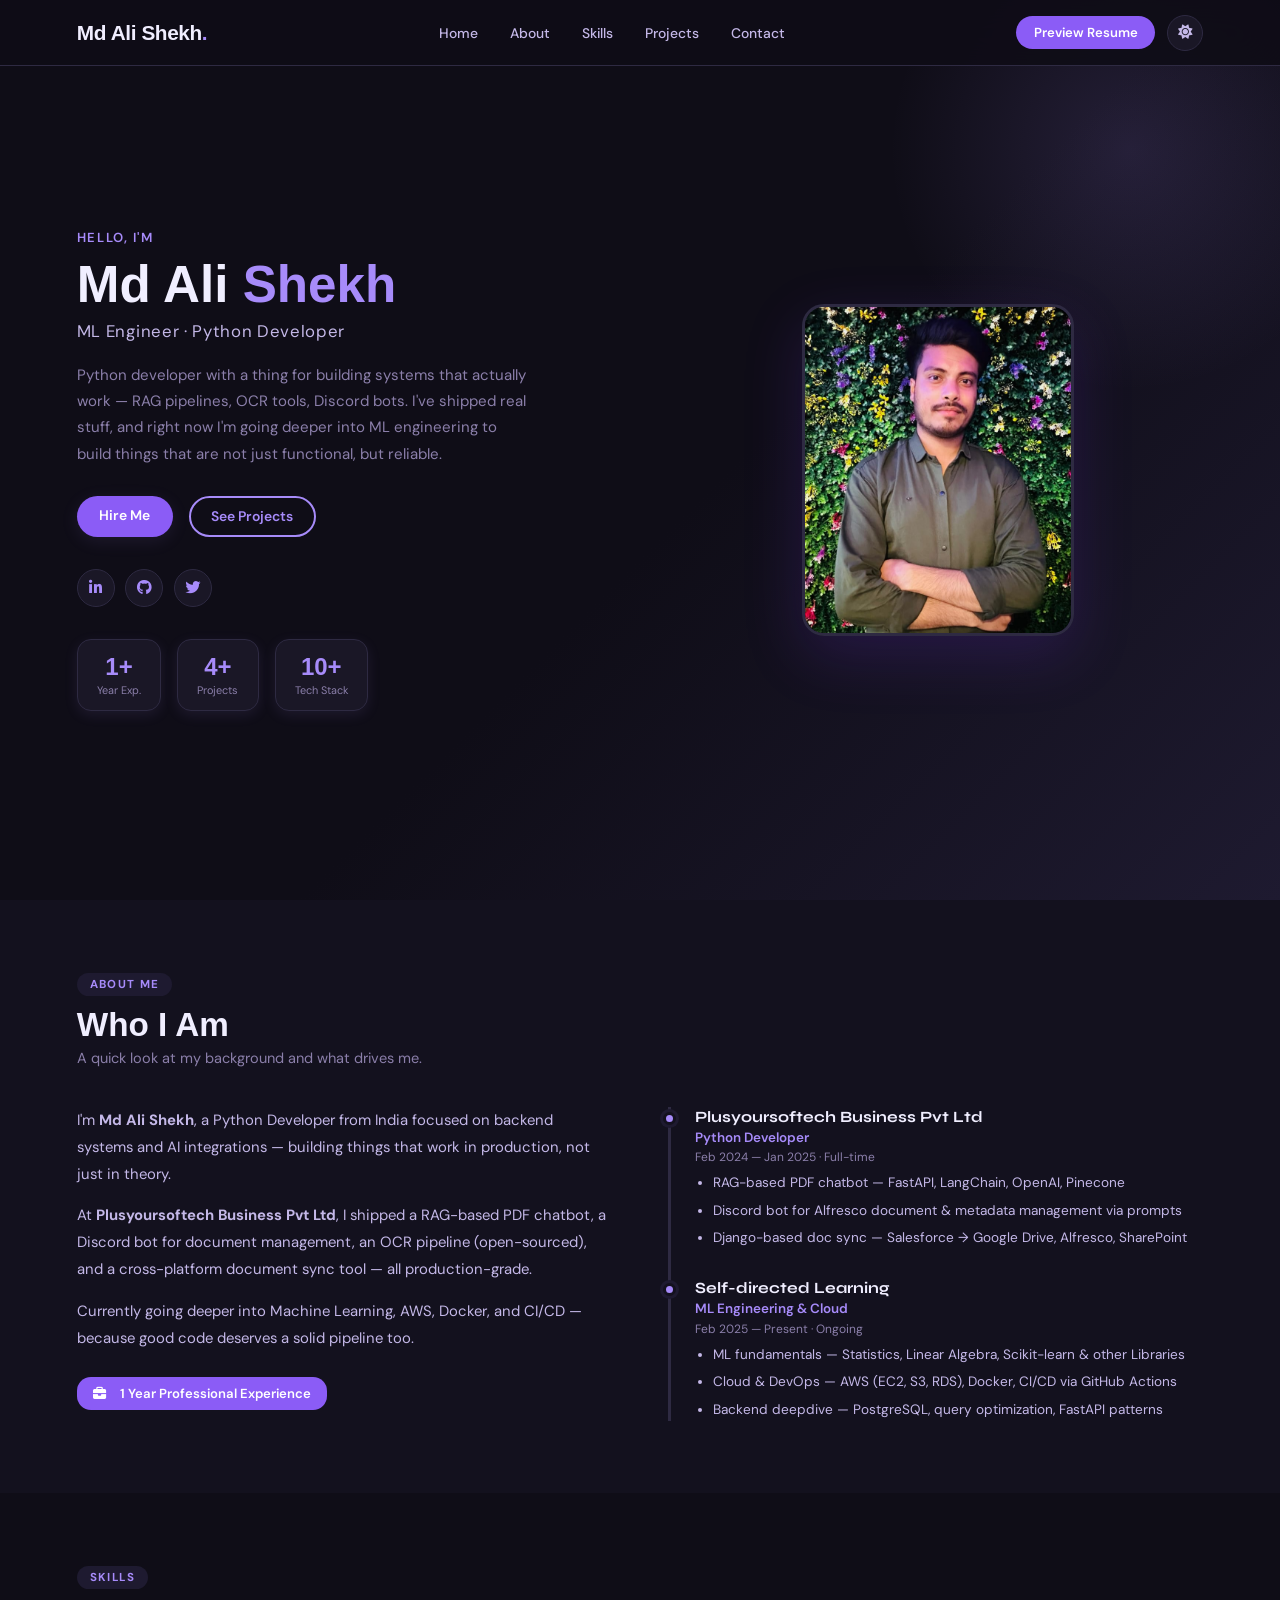
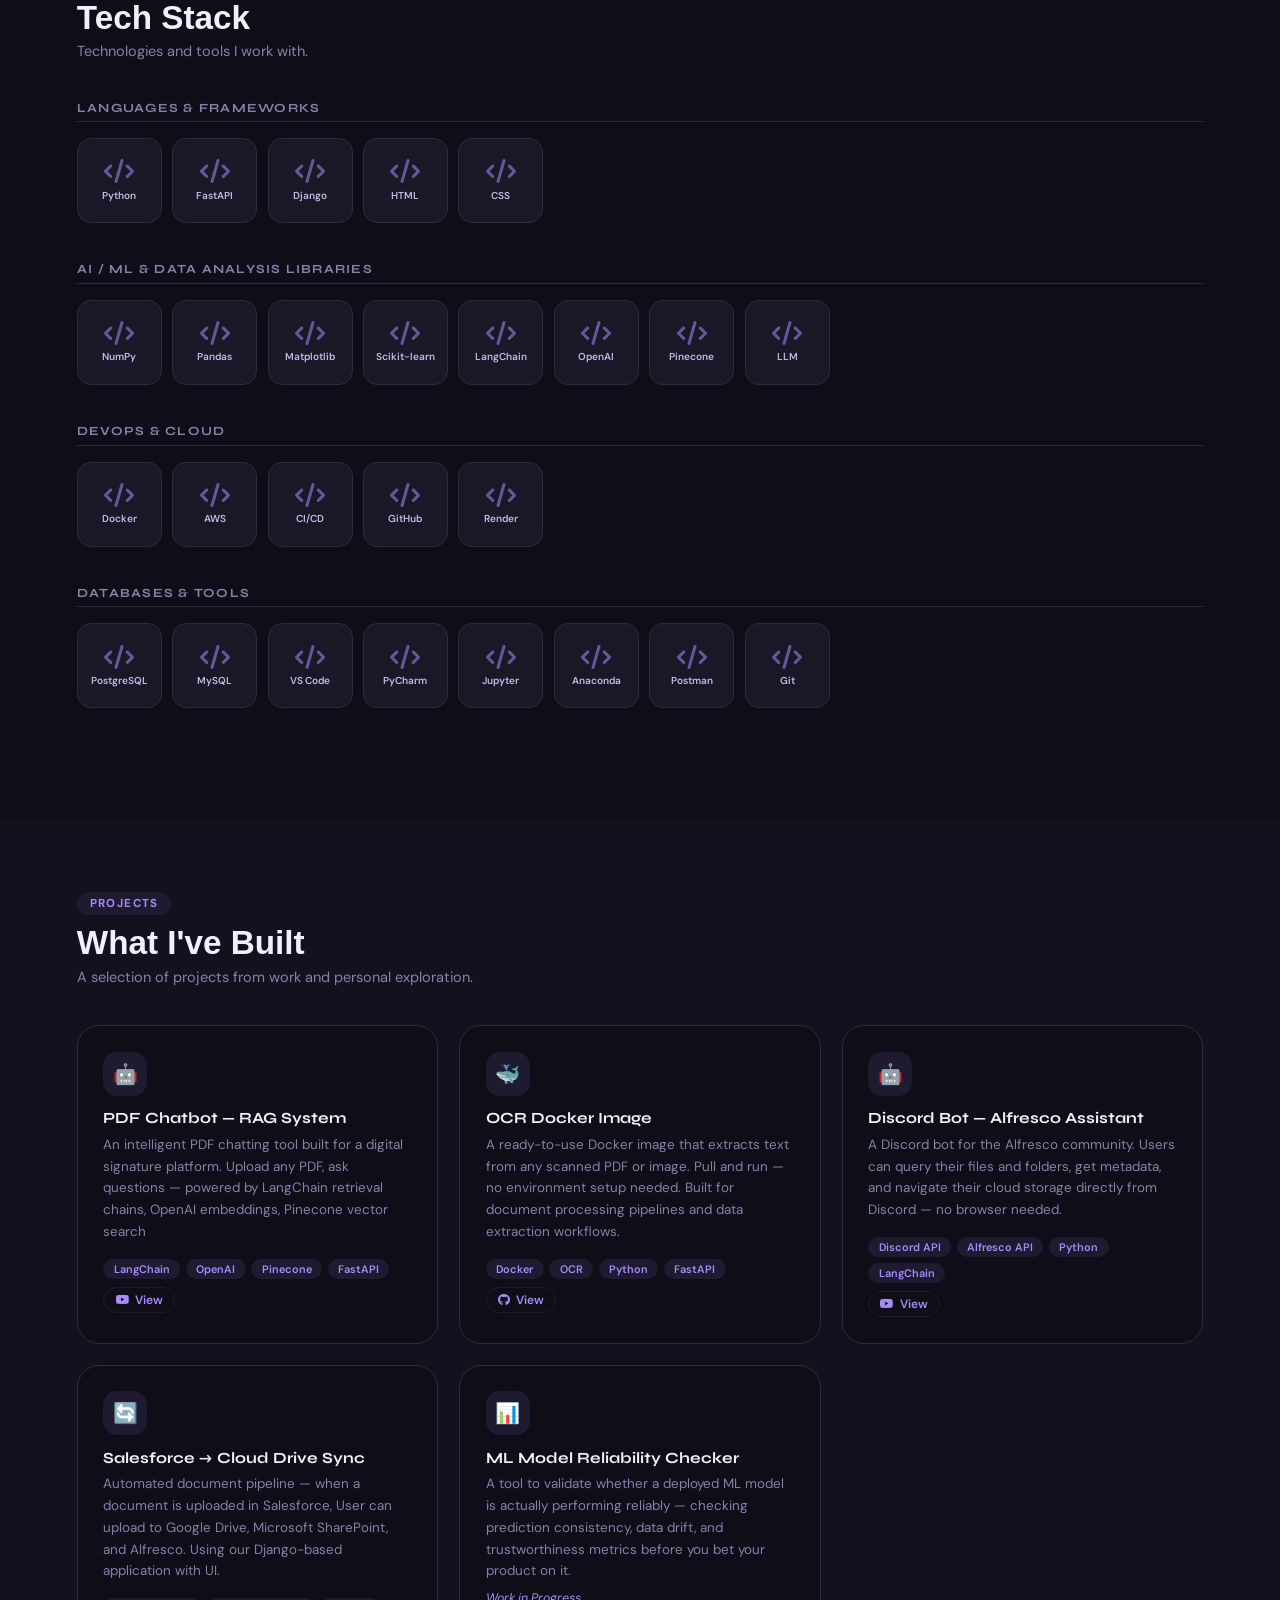
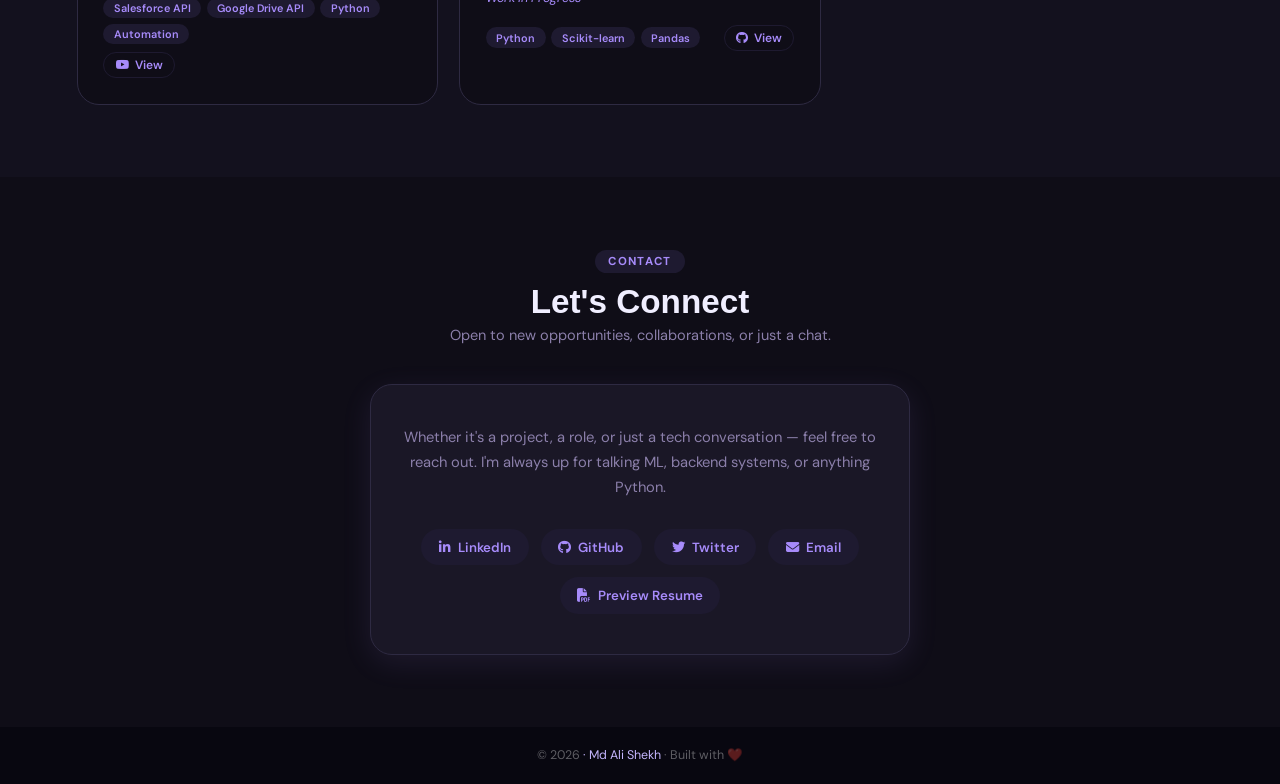
==== index.html @ b30c2406 "Added profile picture and some UI improvements" ====
<!DOCTYPE html>
<html lang="en" data-theme="dark">
<head>
  <meta charset="UTF-8" />
  <meta name="viewport" content="width=device-width, initial-scale=1.0"/>
  <title>Md Ali Shekh — ML Engineer</title>
  <link href="https://fonts.googleapis.com/css2?family=Clash+Display:wght@400;500;600;700&family=Syne:wght@400;500;600;700;800&family=DM+Sans:ital,opsz,wght@0,9..40,300;0,9..40,400;0,9..40,500;1,9..40,300&display=swap" rel="stylesheet"/>
  <link rel="stylesheet" href="https://cdnjs.cloudflare.com/ajax/libs/font-awesome/6.5.0/css/all.min.css"/>
  <!-- External CSS file link — copy CSS section below into style.css -->
  <link rel="stylesheet" href="style.css"/>
</head>
<body>

<!-- ══ NAVBAR ════════════════════════════════════════ -->
<nav>
  <a href="https://mdalishekh.in" class="nav-logo">Md Ali Shekh<span>.</span></a>
  <ul class="nav-links">
    <li><a href="#home">Home</a></li>
    <li><a href="#about">About</a></li>
    <li><a href="#skills">Skills</a></li>
    <li><a href="#projects">Projects</a></li>
    <li><a href="#contact">Contact</a></li>
  </ul>
  <div class="nav-right">
    <a href="#" id="resume-nav-btn" class="nav-cta" target="_blank">Preview Resume</a>
    <button class="theme-toggle" id="themeToggle" title="Toggle theme">
      <i class="fas fa-moon" id="themeIcon"></i>
    </button>
  </div>
</nav>

<!-- ══ HERO ══════════════════════════════════════════ -->
<section id="home">
  <div class="hero-text">
    <p class="hero-greeting">Hello, I'm</p>
    <h1 class="hero-name">Md Ali <span class="accent">Shekh</span></h1>
    <p class="hero-role">ML Engineer · Python Developer</p>
    <p class="hero-bio">
      Python developer with a thing for building systems that actually work — RAG pipelines, OCR tools, Discord bots. I've shipped real stuff, and right now I'm going deeper into ML engineering to build things that are not just functional, but reliable.
    </p>
    <div class="hero-btns">
      <a href="#contact" class="btn-primary">Hire Me</a>
      <a href="#projects" class="btn-outline">See Projects</a>
    </div>
    <div class="social-icons">
      <a href="https://www.linkedin.com/in/mdalishekh/" target="_blank" title="LinkedIn"><i class="fab fa-linkedin-in"></i></a>
      <a href="https://github.com/mdalishekh" target="_blank" title="GitHub"><i class="fab fa-github"></i></a>
      <a href="https://x.com/mdalishaikh_" target="_blank" title="Twitter"><i class="fab fa-twitter"></i></a>
    </div>
    <div class="hero-stats">
      <div class="stat-card" data-target="#about"><div class="stat-num">1+</div><div class="stat-label">Year Exp.</div></div>
      <div class="stat-card" data-target="#projects"><div class="stat-num">4+</div><div class="stat-label">Projects</div></div>
      <div class="stat-card" data-target="#skills"><div class="stat-num">10+</div><div class="stat-label">Tech Stack</div></div>
    </div>
  </div>

  <div class="hero-photo-wrap">
    <div class="hero-photo-frame" id="photo-frame"></div>
  </div>
</section>

<!-- ══ ABOUT ══════════════════════════════════════════ -->
<section id="about">
  <span class="section-tag">About Me</span>
  <h2 class="section-title">Who I Am</h2>
  <p class="section-sub">A quick look at my background and what drives me.</p>

  <div class="about-grid">
    <div class="about-text">
      <p>
  I'm <strong>Md Ali Shekh</strong>, a Python Developer from India focused on backend systems
  and AI integrations — building things that work in production, not just in theory.
</p>
<p>
  At <strong>Plusyoursoftech Business Pvt Ltd</strong>, I shipped a RAG-based PDF chatbot,
  a Discord bot for document management, an OCR pipeline (open-sourced), and a cross-platform
  document sync tool — all production-grade.
</p>
<p>
  Currently going deeper into Machine Learning, AWS, Docker, and CI/CD —
  because good code deserves a solid pipeline too.
</p>
      <!-- CHANGE 5: exp-badge color fixed for dark mode via CSS -->
      <div class="exp-badge">
        <i class="fas fa-briefcase"></i>&nbsp; 1 Year Professional Experience
      </div>
    </div>

    <div class="timeline">
      <!-- CHANGE 1: timeline-dot pulse wave animation added via CSS on .timeline-item::before -->
      <div class="timeline-item">
        <div class="timeline-company">Plusyoursoftech Business Pvt Ltd</div>
        <div class="timeline-role">Python Developer</div>
        <div class="timeline-date">Feb 2024 — Jan 2025 · Full-time</div>
        <div class="timeline-desc">
  <ul style="padding-left:1.1rem; margin:0; display:flex; flex-direction:column; gap:0.35rem;">
    <li>RAG-based PDF chatbot — FastAPI, LangChain, OpenAI, Pinecone</li>
    <li>Discord bot for Alfresco document & metadata management via prompts</li>
    <li>Django-based doc sync — Salesforce → Google Drive, Alfresco, SharePoint</li>
  </ul>
</div>
      </div>

      <div class="timeline-item timeline-item--active">
        <div class="timeline-company">Self-directed Learning</div>
        <div class="timeline-role" style="color:var(--violet);">ML Engineering & Cloud</div>
        <div class="timeline-date">Feb 2025 — Present · Ongoing</div>
        <div class="timeline-desc">
  <ul style="padding-left:1.1rem; margin:0; display:flex; flex-direction:column; gap:0.35rem;">
    <li>ML fundamentals — Statistics, Linear Algebra, Scikit-learn & other Libraries</li>
    <li>Cloud & DevOps — AWS (EC2, S3, RDS), Docker, CI/CD via GitHub Actions</li>
    <li>Backend deepdive — PostgreSQL, query optimization, FastAPI patterns</li>
  </ul>
</div>
      </div>
    </div>
  </div>
</section>

<!-- ══ SKILLS ═════════════════════════════════════════ -->
<section id="skills">
  <span class="section-tag">Skills</span>
  <h2 class="section-title">Tech Stack</h2>
  <p class="section-sub">Technologies and tools I work with.</p>

  <!-- CHANGE 2: JS removed from skills-core via JS array -->
  <div class="skills-category">
    <div class="skills-cat-title">Languages & Frameworks</div>
    <div class="skills-grid" id="skills-core"></div>
  </div>

  <!-- CHANGE 3: LLM added to skills-ai via JS array -->
  <div class="skills-category">
    <div class="skills-cat-title">AI / ML & Data Analysis Libraries</div>
    <div class="skills-grid" id="skills-ai"></div>
  </div>

  <div class="skills-category">
    <div class="skills-cat-title">DevOps & Cloud</div>
    <div class="skills-grid" id="skills-devops"></div>
  </div>

  <!-- CHANGE 3: JWT removed from skills-tools via JS array -->
  <div class="skills-category">
    <div class="skills-cat-title">Databases & Tools</div>
    <div class="skills-grid" id="skills-tools"></div>
  </div>
</section>

<!-- ══ PROJECTS ═══════════════════════════════════════ -->
<section id="projects">
  <span class="section-tag">Projects</span>
  <h2 class="section-title">What I've Built</h2>
  <p class="section-sub">A selection of projects from work and personal exploration.</p>

  <div class="projects-grid">

    <div class="project-card">
      <div class="project-icon">🤖</div>
      <div class="project-title">PDF Chatbot — RAG System</div>
      <div class="project-desc">
        An intelligent PDF chatting tool built for a digital signature platform. Upload any PDF,
        ask questions — powered by LangChain retrieval chains, OpenAI embeddings, Pinecone
        vector search
      </div>
      <div class="project-footer">
        <div class="project-tags">
          <span class="tag">LangChain</span><span class="tag">OpenAI</span>
          <span class="tag">Pinecone</span><span class="tag">FastAPI</span>
        </div>
        <a href="https://youtu.be/j8s3uGDyHyU?si=izDKJaVA-hwSLJnw" target="_blank" class="project-link">
          <i class="fab fa-youtube"></i>  View
        </a>
      </div>
    </div>

    <div class="project-card">
      <div class="project-icon">🐳</div>
      <div class="project-title">OCR Docker Image</div>
      <div class="project-desc">
        A ready-to-use Docker image that extracts text from any scanned PDF or image.
        Pull and run — no environment setup needed. Built for document processing
        pipelines and data extraction workflows.
      </div>
      <div class="project-footer">
        <div class="project-tags">
          <span class="tag">Docker</span><span class="tag">OCR</span>
          <span class="tag">Python</span><span class="tag">FastAPI</span>
        </div>
        <a href="https://github.com/mdalishekh/ScanXtract" target="_blank" class="project-link">
          <i class="fab fa-github"></i>  View
        </a>
      </div>
    </div>

    <div class="project-card">
      <div class="project-icon">🤖</div>
      <div class="project-title">Discord Bot — Alfresco Assistant</div>
      <div class="project-desc">
        A Discord bot for the Alfresco community. Users can query their files and folders,
        get metadata, and navigate their cloud storage directly from Discord — no browser needed.
      </div>
      <div class="project-footer">
        <div class="project-tags">
          <span class="tag">Discord API</span><span class="tag">Alfresco API</span>
          <span class="tag">Python</span><span class="tag">LangChain</span>
        </div>
        <a href="https://youtu.be/TxlGhibSRGk?si=YAA8DpqbRX5mv8Fk" target="_blank" class="project-link">
          <i class="fab fa-youtube"></i>  View
        </a>
      </div>
    </div>

    <div class="project-card">
      <div class="project-icon">🔄</div>
      <div class="project-title">Salesforce → Cloud Drive Sync</div>
      <div class="project-desc">
        Automated document pipeline — when a document is uploaded in Salesforce, User
        can upload to Google Drive, Microsoft SharePoint, and Alfresco. Using our 
        Django-based application with UI.
      </div>
      <div class="project-footer">
        <div class="project-tags">
          <span class="tag">Salesforce API</span><span class="tag">Google Drive API</span>
          <span class="tag">Python</span><span class="tag">Automation</span>
        </div>
        <a href="https://youtu.be/4ok6dwN8M5E?si=6MnmeKXn6LaejONI" target="_blank" class="project-link">
          <i class="fab fa-youtube"></i> View
        </a>
      </div>
    </div>

    <div class="project-card">
      <div class="project-icon">📊</div>
      <div class="project-title">ML Model Reliability Checker</div>
      <div class="project-desc">
        A tool to validate whether a deployed ML model is actually performing reliably —
        checking prediction consistency, data drift, and trustworthiness metrics before you
        bet your product on it.
        <em style="display:block;margin-top:0.4rem;color:var(--violet);font-size:0.78rem;">Work in Progress</em>
      </div>
      <div class="project-footer">
        <div class="project-tags">
          <span class="tag">Python</span><span class="tag">Scikit-learn</span>
          <span class="tag">Pandas</span>
        </div>
        <a href="https://github.com/mdalishekh" target="_blank" class="project-link">
          <i class="fab fa-github"></i> View
        </a>
      </div>
    </div>

  </div>
</section>

<!-- ══ CONTACT ════════════════════════════════════════ -->
<section id="contact">
  <span class="section-tag">Contact</span>
  <h2 class="section-title">Let's Connect</h2>
  <p class="section-sub" style="margin-left:auto;margin-right:auto;text-align:center;">Open to new opportunities, collaborations, or just a chat.</p>

  <div class="contact-box">
    <p>
      Whether it's a project, a role, or just a tech conversation — feel free to reach out.
      I'm always up for talking ML, backend systems, or anything Python.
    </p>
    <div class="contact-links">
      <a href="https://www.linkedin.com/in/mdalishekh/" target="_blank" class="contact-link">
        <i class="fab fa-linkedin-in"></i> LinkedIn
      </a>
      <a href="https://github.com/mdalishekh" target="_blank" class="contact-link">
        <i class="fab fa-github"></i> GitHub
      </a>
      <a href="https://x.com/mdalishaikh_" target="_blank" class="contact-link">
        <i class="fab fa-twitter"></i> Twitter
      </a>
      <a href="mailto:mdalishekh2003@gmail.com" class="contact-link">
        <i class="fas fa-envelope"></i> Email
      </a>
      <a href="#" id="resume-contact-btn" target="_blank" class="contact-link">
        <i class="fas fa-file-pdf"></i> Preview Resume
      </a>
    </div>
  </div>
</section>

<!-- ══ FOOTER ═════════════════════════════════════════ -->
<footer>
  <p>© 2026<span> · Md Ali Shekh</span> · Built with ❤️ </p>
</footer>

<!-- External JS file link — copy JS section below into script.js -->
<script data-cfasync="false" src="/cdn-cgi/scripts/5c5dd728/cloudflare-static/email-decode.min.js"></script>
<script src="scripts.js"></script>

</body>
</html>
---- style.css ----
/* ══ LIGHT THEME ════════════════════════════ */
[data-theme="light"] {
  --bg:           #f0eff4;
  --bg-card:      #ffffff;
  --bg-section2:  #ffffff;
  --border:       #dddbe8;
  --dark:         #1a0533;
  --mid:          #4b3068;
  --muted:        #7a6895;
  --violet:       #7c3aed;
  --violet-mid:   #9f67ff;
  --violet-soft:  #ede9fe;
  --shadow:       rgba(124,58,237,0.12);
  --nav-bg:       rgba(240,239,244,0.88);
  --footer-bg:    #1a0533;
  --footer-text:  rgba(255,255,255,0.45);
}

/* ══ DARK THEME ═════════════════════════════ */
[data-theme="dark"] {
  --bg:           #0f0d17;
  --bg-card:      #1a1726;
  --bg-section2:  #13111e;
  --border:       #2e2a42;
  --dark:         #f0eeff;
  --mid:          #c4b8e8;
  --muted:        #8b7faa;
  --violet:       #a78bfa;
  --violet-mid:   #c4b5fd;
  --violet-soft:  #1e1a30;
  --shadow:       rgba(167,139,250,0.10);
  --nav-bg:       rgba(15,13,23,0.90);
  --footer-bg:    #080710;
  --footer-text:  rgba(255,255,255,0.35);
}

:root { --radius: 14px; --radius-lg: 22px; }

*, *::before, *::after { box-sizing: border-box; margin: 0; padding: 0; }
html { scroll-behavior: smooth; }
body {
  font-family: 'DM Sans', sans-serif;
  background: var(--bg);
  color: var(--dark);
  overflow-x: hidden;
  transition: background .3s, color .3s;
}

/* ══ NAVBAR ═══════════════════════════════════ */
nav {
  position: fixed; top: 0; left: 0; right: 0; z-index: 100;
  display: flex; align-items: center; justify-content: space-between;
  padding: 0 6vw; height: 66px;
  background: var(--nav-bg);
  backdrop-filter: blur(20px);
  border-bottom: 1px solid var(--border);
  transition: background .3s, border-color .3s;
}
.nav-logo {
  font-family: 'Clash Display', sans-serif;
  font-size: 1.3rem; font-weight: 700;
  color: var(--dark); letter-spacing: -0.4px;
  text-decoration: none;
  transition: color .2s;
}
.nav-logo:hover { color: var(--violet); }
.nav-logo span { color: var(--violet); }

.nav-links { display: flex; gap: 2rem; list-style: none; }
.nav-links a {
  text-decoration: none; font-size: 0.87rem;
  font-weight: 500; color: var(--mid);
  transition: color .2s;
}
.nav-links a:hover { color: var(--violet); }

.nav-right { display: flex; align-items: center; gap: 0.75rem; }

.nav-cta {
  background: var(--violet); color: #fff;
  padding: 0.48rem 1.1rem; border-radius: 50px;
  font-size: 0.82rem; font-weight: 600;
  text-decoration: none;
  transition: background .2s, transform .15s;
  white-space: nowrap;
}
.nav-cta:hover { background: #6d28d9; transform: translateY(-1px); }
[data-theme="dark"] .nav-cta {
  background: #8b5cf6;
  color: #fff;
}
[data-theme="dark"] .nav-cta:hover { background: #7c3aed; }

.theme-toggle {
  width: 36px; height: 36px; border-radius: 50%;
  border: 1.5px solid var(--border);
  background: var(--bg-card);
  color: var(--mid);
  cursor: pointer;
  display: flex; align-items: center; justify-content: center;
  font-size: 0.9rem;
  transition: background .2s, border-color .2s, color .2s, transform .15s;
}
.theme-toggle:hover { border-color: var(--violet); color: var(--violet); transform: rotate(20deg); }

/* ══ HERO ═══════════════════════════════════ */
#home {
  min-height: 100vh;
  display: grid; grid-template-columns: 1fr 1fr;
  align-items: center;
  padding: 100px 6vw 60px;
  gap: 4rem;
  background: linear-gradient(135deg, var(--bg) 55%, var(--violet-soft) 100%);
  position: relative; overflow: hidden;
  transition: background .3s;
}
#home::after {
  content: '';
  position: absolute; top: -100px; right: -100px;
  width: 500px; height: 500px;
  background: radial-gradient(circle, rgba(167,139,250,0.14) 0%, transparent 68%);
  border-radius: 50%; pointer-events: none;
}

.hero-text { position: relative; z-index: 1; }

.hero-greeting {
  font-size: 0.82rem; font-weight: 600;
  color: var(--violet); letter-spacing: 0.12em;
  text-transform: uppercase; margin-bottom: 0.7rem;
}
.hero-name {
  font-family: 'Clash Display', sans-serif;
  font-size: clamp(2.2rem, 4vw, 3.5rem);
  font-weight: 700; line-height: 1.07;
  color: var(--dark); margin-bottom: 0.5rem;
}
.hero-name .accent { color: var(--violet); }
.hero-role {
  font-family: 'DM Sans', sans-serif;
  font-size: 1.05rem; font-weight: 400;
  color: var(--mid); margin-bottom: 1.2rem;
  letter-spacing: 0.04em;
}
.hero-bio {
  font-size: 0.94rem; line-height: 1.75;
  color: var(--muted); max-width: 450px;
  margin-bottom: 1.8rem;
}

.hero-btns { display: flex; gap: 1rem; flex-wrap: wrap; margin-bottom: 2rem; }

.btn-primary {
  background: var(--violet); color: #fff;
  padding: 0.65rem 1.4rem; border-radius: 50px;
  font-weight: 600; font-size: 0.87rem;
  text-decoration: none;
  box-shadow: 0 4px 18px var(--shadow);
  transition: background .2s, transform .15s, box-shadow .2s;
}
.btn-primary:hover { background: #6d28d9; transform: translateY(-2px); box-shadow: 0 8px 28px var(--shadow); }

/* Hire Me button color in Dark Mode */
[data-theme="dark"] .btn-primary { background: #8b5cf6; }
[data-theme="dark"] .btn-primary:hover { background: #7c3aed; }

.btn-outline {
  border: 2px solid var(--violet); color: var(--violet);
  padding: 0.6rem 1.3rem; border-radius: 50px;
  font-weight: 600; font-size: 0.87rem;
  text-decoration: none; transition: all .2s;
}
.btn-outline:hover { background: var(--violet); color: #fff; transform: translateY(-2px); }

.social-icons { display: flex; gap: 0.65rem; }
.social-icons a {
  width: 38px; height: 38px; border-radius: 50%;
  background: var(--bg-card); color: var(--violet);
  display: flex; align-items: center; justify-content: center;
  font-size: 0.95rem; text-decoration: none;
  border: 1.5px solid var(--border);
  transition: background .2s, color .2s, transform .15s, border-color .2s;
}
.social-icons a:hover { background: var(--violet); color: #fff; transform: translateY(-3px); border-color: var(--violet); }

/* Photo */
.hero-photo-wrap {
  display: flex; justify-content: center;
  align-items: center; position: relative; z-index: 1;
}
.hero-photo-frame {
  width: 272px; height: 332px;
  border-radius: var(--radius-lg); overflow: hidden;
  box-shadow: 0 20px 60px rgba(124,58,237,0.18);
  border: 3px solid var(--border);
  transition: border-color .3s;
}
.hero-photo-frame img { width: 100%; height: 100%; object-fit: cover; display: block; }
.photo-placeholder {
  width: 100%; height: 100%;
  background: linear-gradient(135deg, var(--violet-soft), var(--bg));
  display: flex; flex-direction: column;
  align-items: center; justify-content: center;
  gap: 0.6rem; color: var(--violet);
}
.photo-placeholder i { font-size: 3.5rem; opacity: 0.4; }
.photo-placeholder p { font-size: 0.75rem; opacity: 0.5; font-weight: 500; }

/* Stats */
.hero-stats { display: flex; gap: 1rem; margin-top: 2rem; }
.stat-card {
  background: var(--bg-card);
  border: 1.5px solid var(--border);
  border-radius: var(--radius);
  padding: 0.8rem 1.2rem; text-align: center;
  box-shadow: 0 4px 14px var(--shadow);
  transition: background .3s, border-color .3s, box-shadow .2s, transform .2s;
  cursor: pointer;
}
.stat-card:hover {
  border-color: var(--violet);
  box-shadow: 0 6px 20px var(--shadow);
  transform: translateY(-4px);
}
.stat-num {
  font-family: 'Clash Display', sans-serif;
  font-size: 1.5rem; font-weight: 700; color: var(--violet);
}
.stat-label { font-size: 0.68rem; color: var(--muted); margin-top: 2px; }

/* ══ SECTION COMMON ═══════════════════════════ */
section { padding: 72px 6vw; position: relative; z-index: 1; }

.section-tag {
  display: inline-block;
  background: var(--violet-soft); color: var(--violet);
  font-size: 0.72rem; font-weight: 700;
  letter-spacing: 0.12em; text-transform: uppercase;
  padding: 0.25rem 0.8rem; border-radius: 50px;
  margin-bottom: 0.6rem;
}
.section-title {
  font-family: 'Clash Display', sans-serif;
  font-size: clamp(1.6rem, 2.6vw, 2.3rem);
  font-weight: 700; color: var(--dark); margin-bottom: 0.35rem;
}
.section-sub {
  font-size: 0.91rem; color: var(--muted);
  margin-bottom: 2.4rem; max-width: 480px;
}

/* ══ ABOUT ════════════════════════════════════ */
#about { background: var(--bg-section2); }

.about-grid {
  display: grid; grid-template-columns: 1fr 1fr;
  gap: 3.5rem; align-items: start;
}
.about-text p {
  font-size: 0.93rem; line-height: 1.82;
  color: var(--mid); margin-bottom: 0.9rem;
}

.exp-badge {
  display: inline-flex; align-items: center; gap: 0.5rem;
  background: #7c3aed; color: #fff;
  padding: 0.5rem 1rem; border-radius: var(--radius);
  font-size: 0.82rem; font-weight: 600; margin-top: 0.7rem;
}
[data-theme="dark"] .exp-badge { background: #8b5cf6; color: #fff; }

/* ══ TIMELINE ════════════════════════════════ */
.timeline-item {
  border-left: 3px solid var(--border);
  padding: 0 0 1.8rem 1.5rem; position: relative;
}
.timeline-item:last-child { padding-bottom: 0; }

.timeline-item::before {
  content: ''; position: absolute; left: -8px; top: 5px;
  width: 13px; height: 13px; border-radius: 50%;
  background: var(--violet); border: 3px solid var(--bg-section2);
  box-shadow: 0 0 0 3px var(--violet-soft);
  z-index: 1;
}

.timeline-item--active::before {
  animation: timelinePulse 2s ease-out infinite;
}

@keyframes timelinePulse {
  0%   { box-shadow: 0 0 0 0px rgba(167,139,250, 0.7), 0 0 0 3px var(--violet-soft); }
  50%  { box-shadow: 0 0 0 8px rgba(167,139,250, 0.15), 0 0 0 3px var(--violet-soft); }
  100% { box-shadow: 0 0 0 14px rgba(167,139,250, 0), 0 0 0 3px var(--violet-soft); }
}

.timeline-company {
  font-family: 'Syne', sans-serif;
  font-size: 0.98rem; font-weight: 700; color: var(--dark);
}
.timeline-role { font-size: 0.84rem; color: var(--violet); font-weight: 600; margin: 0.2rem 0; }
.timeline-date { font-size: 0.75rem; color: var(--muted); margin-bottom: 0.45rem; }
.timeline-desc { font-size: 0.85rem; color: var(--mid); line-height: 1.62; }

/* ══ SKILLS ═══════════════════════════════════ */
#skills { background: var(--bg); }

.skills-category { margin-bottom: 2.4rem; }
.skills-cat-title {
  font-family: 'Syne', sans-serif;
  font-size: 0.78rem; font-weight: 700;
  color: var(--muted); letter-spacing: 0.1em;
  text-transform: uppercase; margin-bottom: 1rem;
  padding-bottom: 0.4rem; border-bottom: 1px solid var(--border);
}
.skills-grid { display: flex; flex-wrap: wrap; gap: 0.65rem; }

.skill-box {
  display: flex; flex-direction: column;
  align-items: center; justify-content: center; gap: 0.4rem;
  width: 85px; height: 85px;
  background: var(--bg-card);
  border: 1.5px solid var(--border);
  border-radius: var(--radius); padding: 0.5rem;
  transition: border-color .2s, box-shadow .2s, transform .2s, background .3s;
  cursor: default;
}
.skill-box:hover {
  border-color: var(--violet);
  box-shadow: 0 6px 20px var(--shadow);
  transform: translateY(-4px);
}
.skill-box img { width: 30px; height: 30px; object-fit: contain; }
.skill-name {
  font-size: 0.63rem; font-weight: 600;
  color: var(--mid); text-align: center; line-height: 1.2;
}

/* ══ PROJECTS ═════════════════════════════════ */
#projects { background: var(--bg-section2); }

.projects-grid {
  display: grid;
  grid-template-columns: repeat(auto-fill, minmax(290px, 1fr));
  gap: 1.3rem;
}
.project-card {
  background: var(--bg);
  border: 1.5px solid var(--border);
  border-radius: var(--radius-lg);
  padding: 1.6rem; position: relative; overflow: hidden;
  transition: box-shadow .25s, transform .2s, border-color .2s, background .3s;
}
.project-card::before {
  content: ''; position: absolute; top: 0; left: 0; right: 0;
  height: 4px;
  background: linear-gradient(90deg, var(--violet), var(--violet-mid));
  transform: scaleX(0); transform-origin: left; transition: transform .3s;
}
.project-card:hover { box-shadow: 0 12px 40px var(--shadow); transform: translateY(-4px); border-color: var(--violet-soft); }
.project-card:hover::before { transform: scaleX(1); }

.project-icon {
  width: 44px; height: 44px;
  background: var(--violet-soft); border-radius: var(--radius);
  display: flex; align-items: center; justify-content: center;
  font-size: 1.25rem; margin-bottom: 0.85rem;
}
.project-title {
  font-family: 'Syne', sans-serif;
  font-size: 0.97rem; font-weight: 700;
  color: var(--dark); margin-bottom: 0.4rem;
}
.project-desc {
  font-size: 0.84rem; color: var(--muted);
  line-height: 1.62; margin-bottom: 1rem;
}
.project-footer { display: flex; align-items: center; justify-content: space-between; flex-wrap: wrap; gap: 0.5rem; }
.project-tags { display: flex; flex-wrap: wrap; gap: 0.35rem; }
.tag {
  background: var(--violet-soft); color: var(--violet);
  font-size: 0.68rem; font-weight: 600;
  padding: 0.2rem 0.65rem; border-radius: 50px;
}
.project-link {
  display: inline-flex; align-items: center; gap: 0.35rem;
  font-size: 0.75rem; font-weight: 600;
  color: var(--violet); text-decoration: none;
  border: 1.5px solid var(--violet-soft);
  padding: 0.25rem 0.7rem; border-radius: 50px;
  transition: background .2s, color .2s, border-color .2s;
  white-space: nowrap;
}
.project-link:hover { background: var(--violet); color: #fff; border-color: var(--violet); }

/* ══ CONTACT ══════════════════════════════════ */
#contact { background: var(--bg); text-align: center; }

.contact-box {
  max-width: 540px; margin: 0 auto;
  background: var(--bg-card);
  border: 1.5px solid var(--border);
  border-radius: var(--radius-lg);
  padding: 2.5rem 2rem;
  box-shadow: 0 8px 30px var(--shadow);
  transition: background .3s, border-color .3s;
}
.contact-box p {
  font-size: 0.92rem; color: var(--muted);
  line-height: 1.72; margin-bottom: 1.8rem;
  text-align: center;
}
.contact-links { display: flex; justify-content: center; gap: 0.75rem; flex-wrap: wrap; }
.contact-link {
  display: flex; align-items: center; gap: 0.45rem;
  background: var(--violet-soft); color: var(--violet);
  padding: 0.6rem 1.1rem; border-radius: 50px;
  font-size: 0.83rem; font-weight: 600;
  text-decoration: none;
  transition: background .2s, color .2s, transform .15s;
}
.contact-link:hover { background: var(--violet); color: #fff; transform: translateY(-2px); }

/* ══ FOOTER ═══════════════════════════════════ */
footer {
  background: var(--footer-bg); color: var(--footer-text);
  text-align: center; padding: 1.3rem 6vw;
  font-size: 0.78rem; transition: background .3s;
}
footer span { color: var(--violet-mid); }

/* ══ ANIMATIONS ═══════════════════════════════ */
@keyframes fadeUp {
  from { opacity: 0; transform: translateY(24px); }
  to   { opacity: 1; transform: translateY(0); }
}
.hero-text > * { animation: fadeUp .6s ease both; }
.hero-text > *:nth-child(1) { animation-delay: .05s; }
.hero-text > *:nth-child(2) { animation-delay: .12s; }
.hero-text > *:nth-child(3) { animation-delay: .18s; }
.hero-text > *:nth-child(4) { animation-delay: .24s; }
.hero-text > *:nth-child(5) { animation-delay: .30s; }
.hero-text > *:nth-child(6) { animation-delay: .36s; }
.hero-photo-wrap { animation: fadeUp .7s .2s ease both; }

/* ══ SCROLL REVEAL ════════════════════════════ */
@keyframes revealScale {
  from { opacity: 0; transform: translateY(18px) scale(0.88); }
  to   { opacity: 1; transform: translateY(0)   scale(1); }
}
@keyframes revealFadeUp {
  from { opacity: 0; transform: translateY(30px); }
  to   { opacity: 1; transform: translateY(0); }
}
.skill-box.sr-hidden   { opacity: 0; transform: translateY(18px) scale(0.88); }
.skill-box.sr-revealed { animation: revealScale .4s ease forwards; }
.project-card.sr-hidden   { opacity: 0; transform: translateY(30px); }
.project-card.sr-revealed { animation: revealFadeUp .5s ease forwards; }

/* ══ RESPONSIVE ═══════════════════════════════ */
@media (max-width: 768px) {
  #home { grid-template-columns: 1fr; text-align: center; padding-top: 100px; gap: 2.5rem; }
  .hero-photo-wrap { order: -1; }
  .hero-photo-frame { width: 200px; height: 242px; }
  .hero-bio { margin: 0 auto 1.8rem; }
  .hero-btns, .social-icons, .hero-stats { justify-content: center; }
  .about-grid { grid-template-columns: 1fr; gap: 2rem; }
  .nav-links { display: none; }
}

/* ══ SPECIFIC DARK MODE HOVER UPDATES (EXCLUDING STAT CARDS) ══ */
[data-theme="dark"] .btn-primary:hover,
[data-theme="dark"] .btn-outline:hover,
[data-theme="dark"] .social-icons a:hover,
[data-theme="dark"] .project-link:hover,
[data-theme="dark"] .contact-link:hover {
  background: #7c3aed !important;
  border-color: #7c3aed !important;
  color: #fff !important;
}
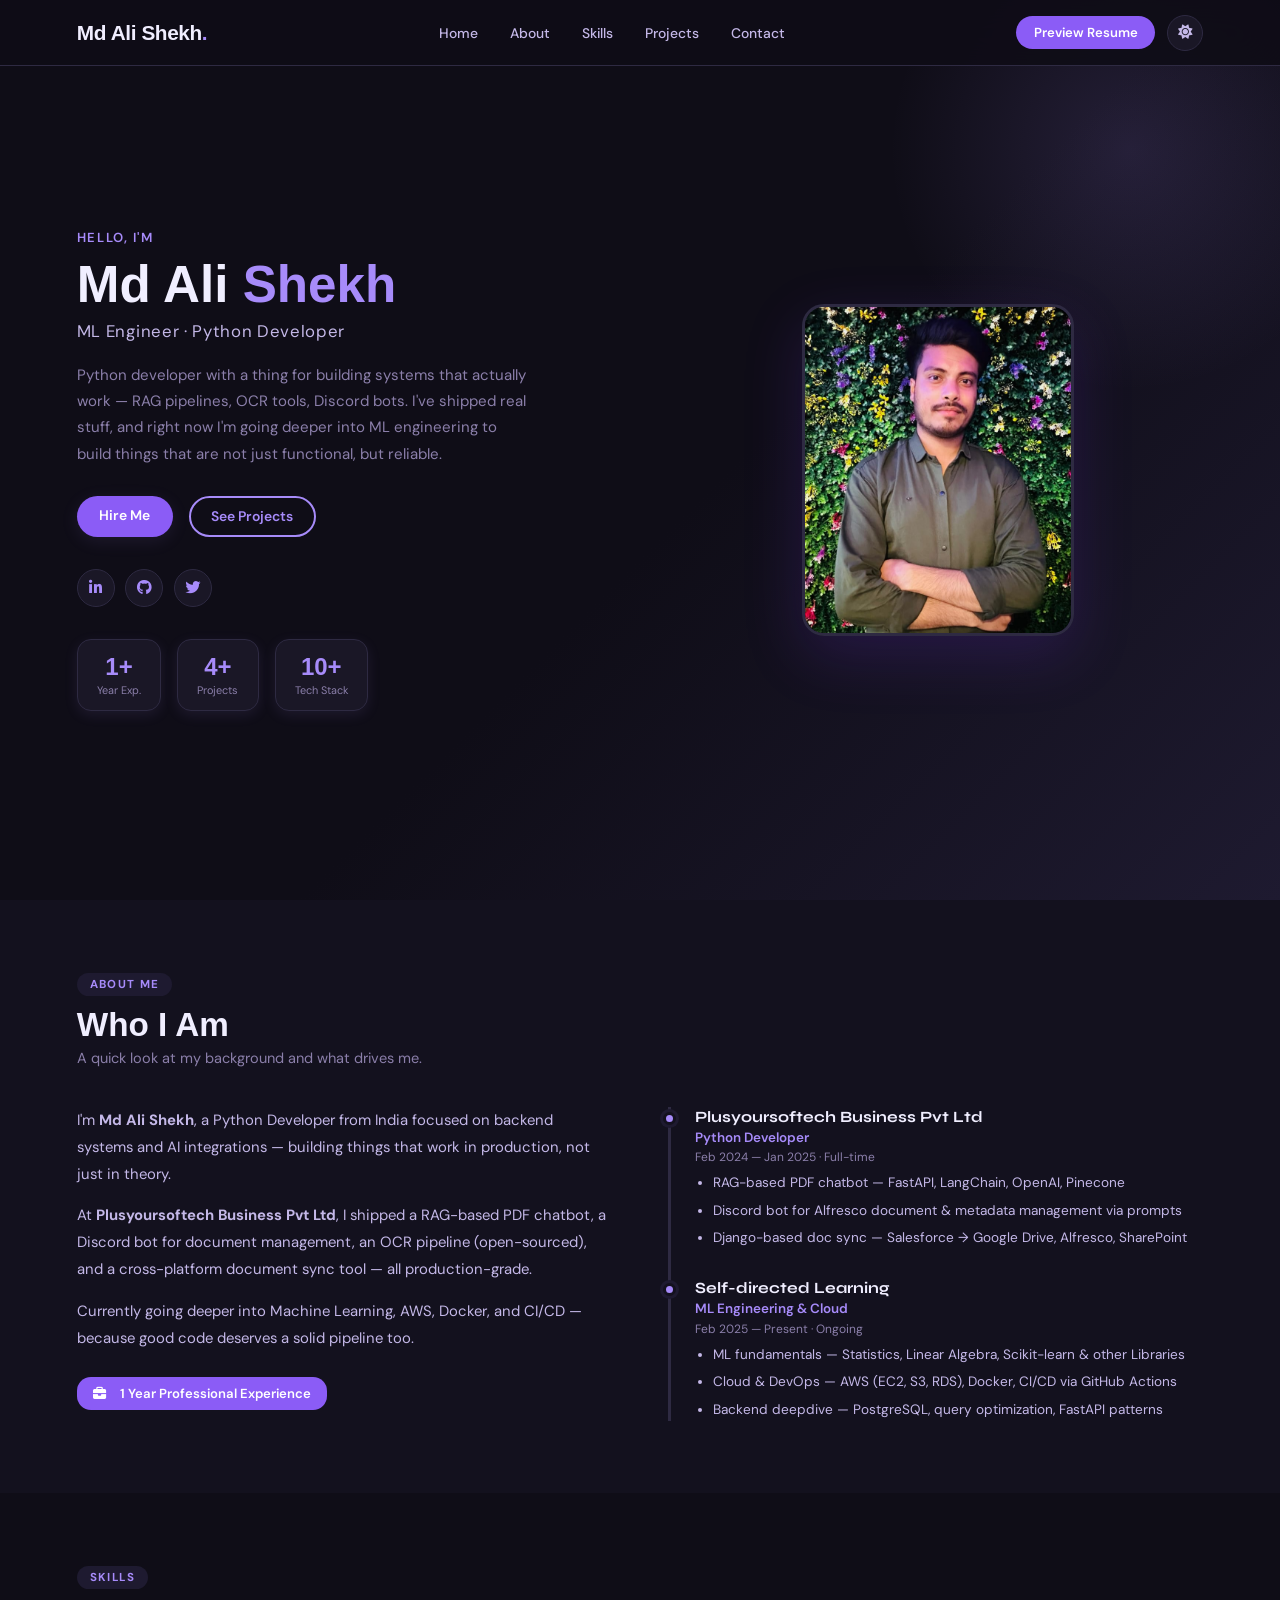
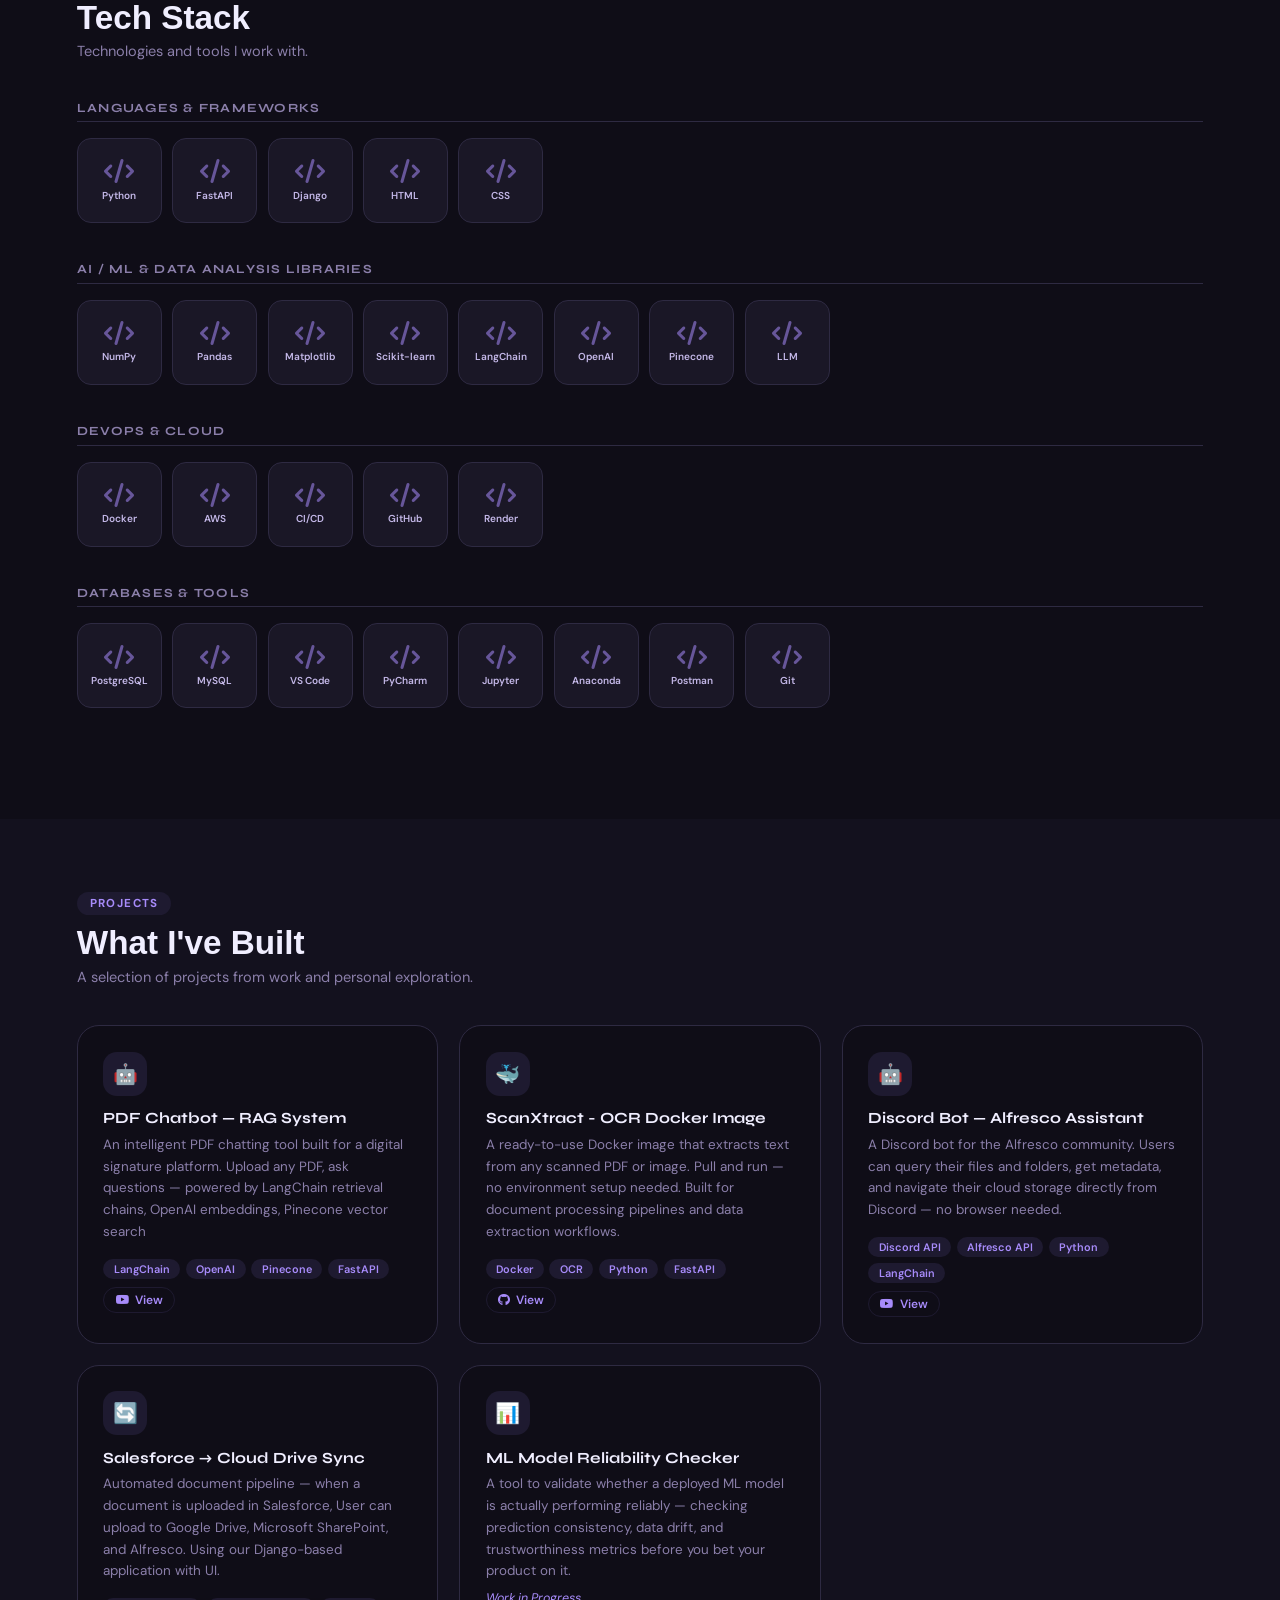
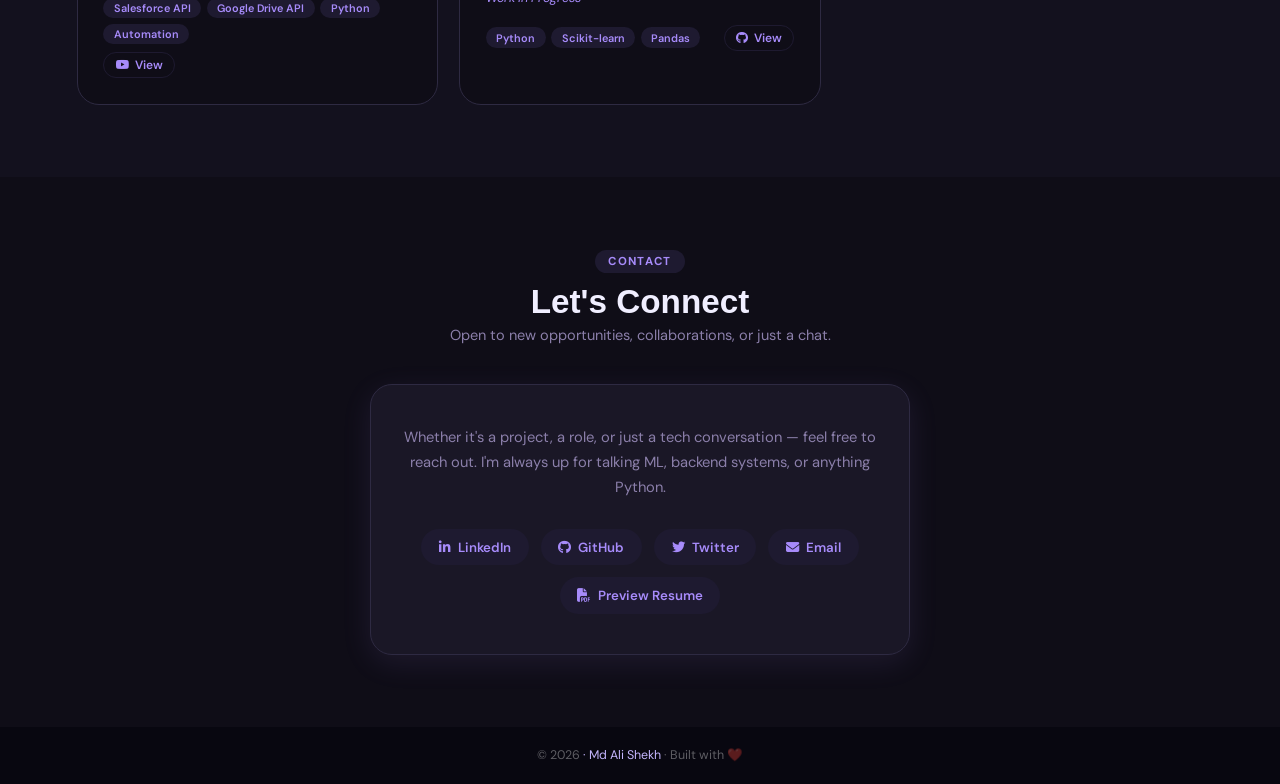
==== commit 0f486268: "Update index.html" ====
--- a/index.html
+++ b/index.html
@@ -176,7 +176,7 @@
 
     <div class="project-card">
       <div class="project-icon">🐳</div>
-      <div class="project-title">OCR Docker Image</div>
+      <div class="project-title">ScanXtract - OCR Docker Image</div>
       <div class="project-desc">
         A ready-to-use Docker image that extracts text from any scanned PDF or image.
         Pull and run — no environment setup needed. Built for document processing
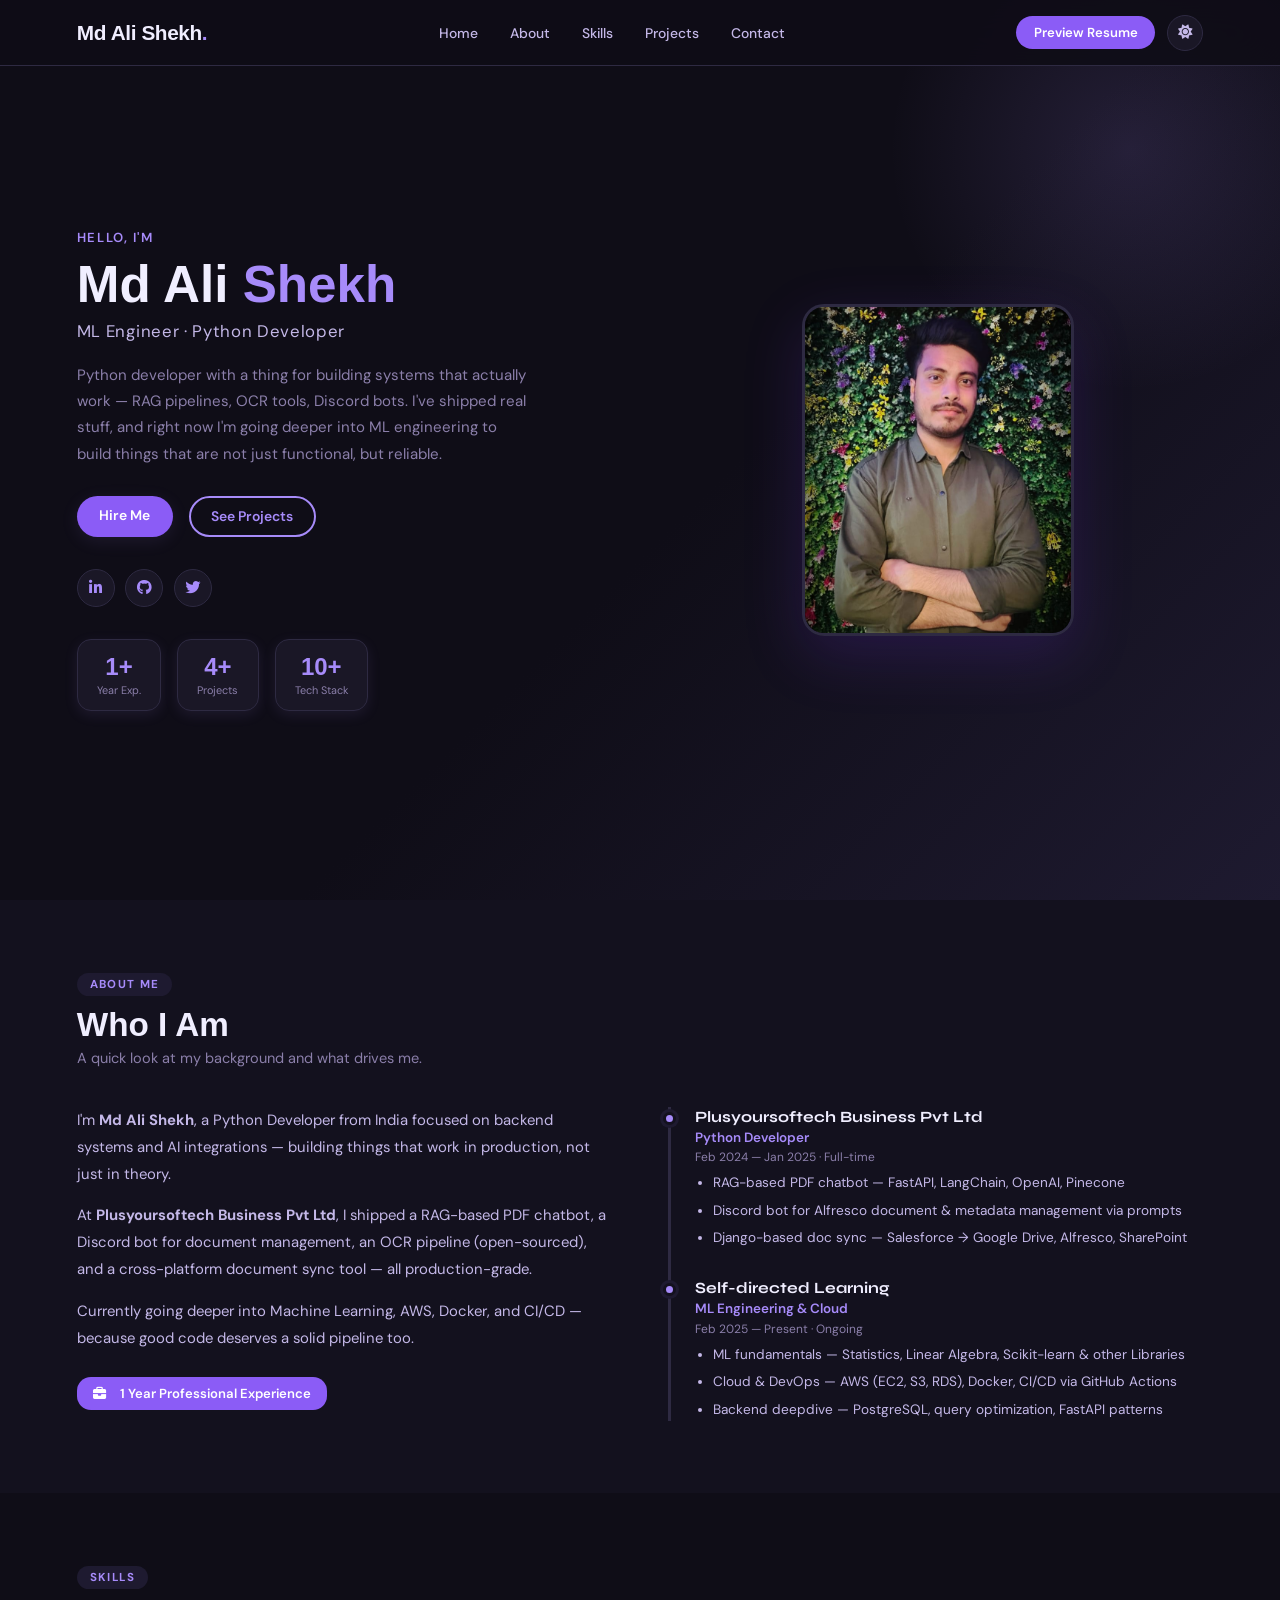
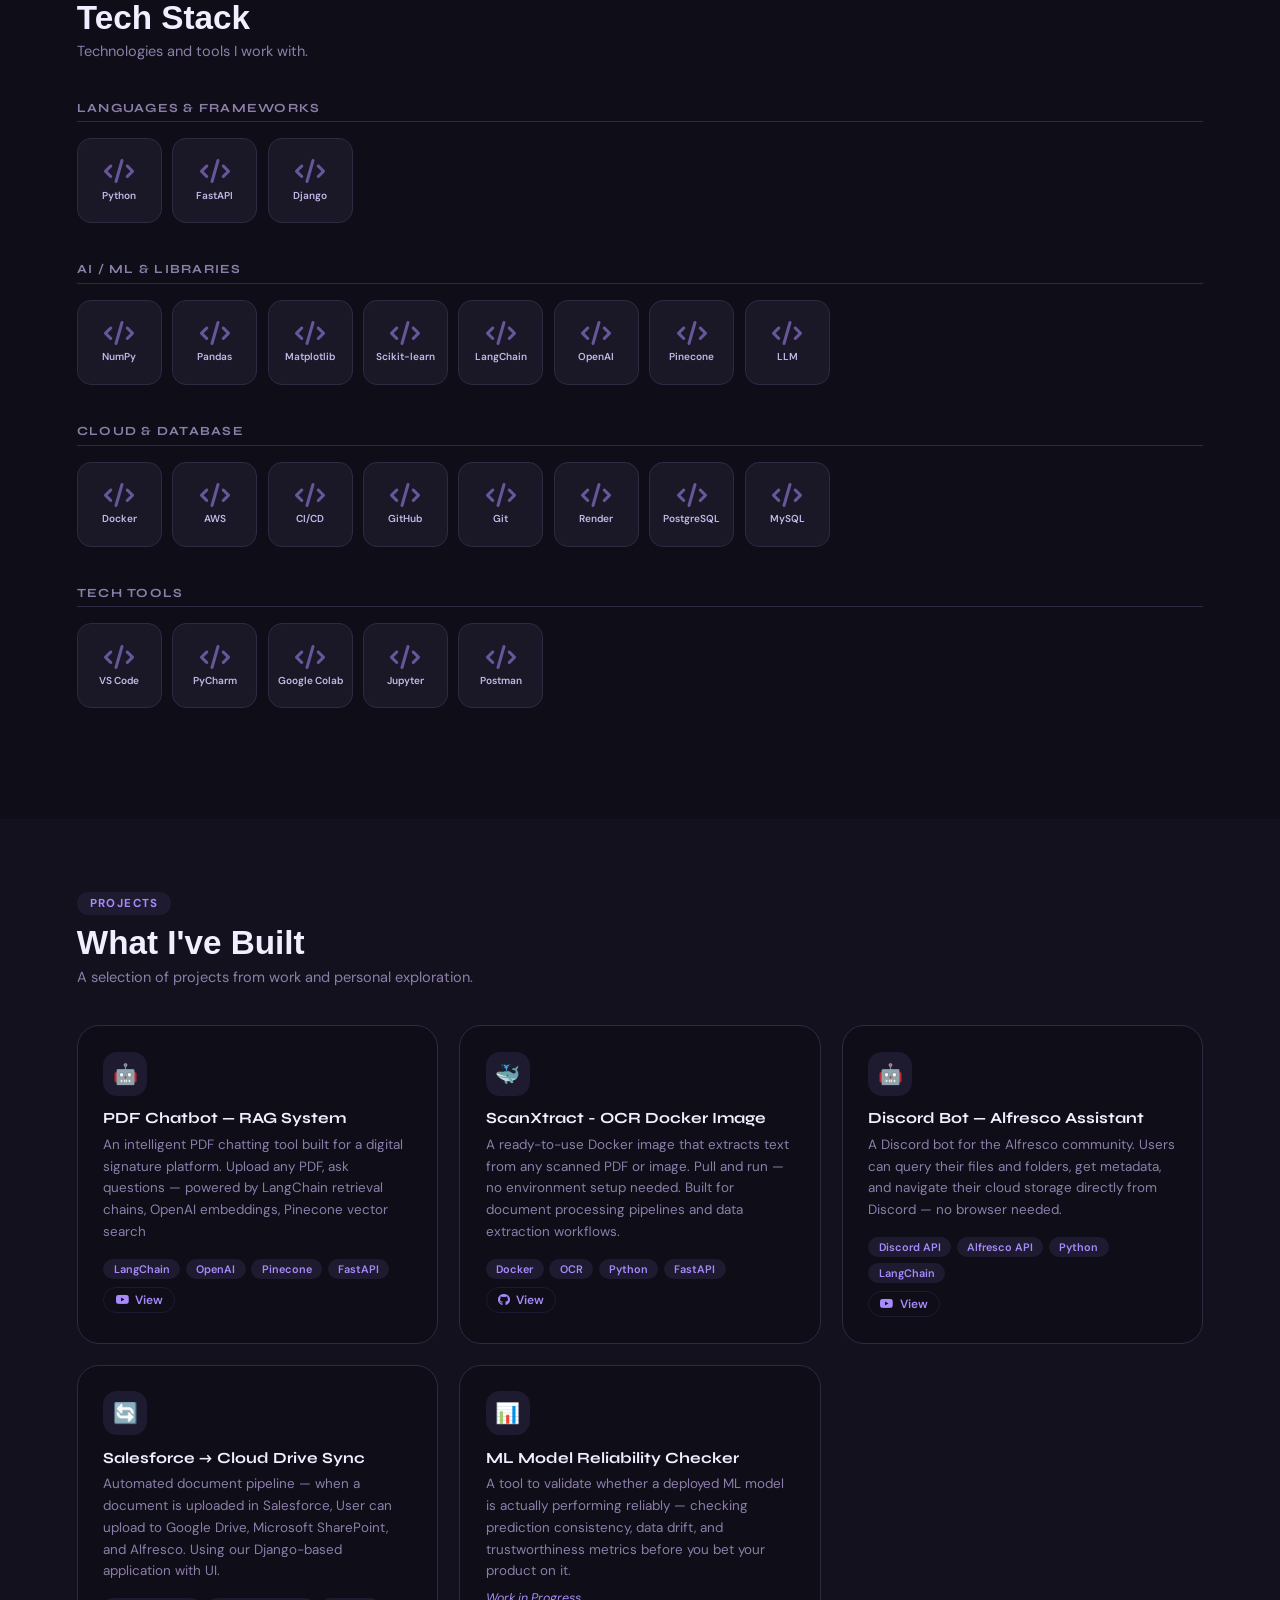
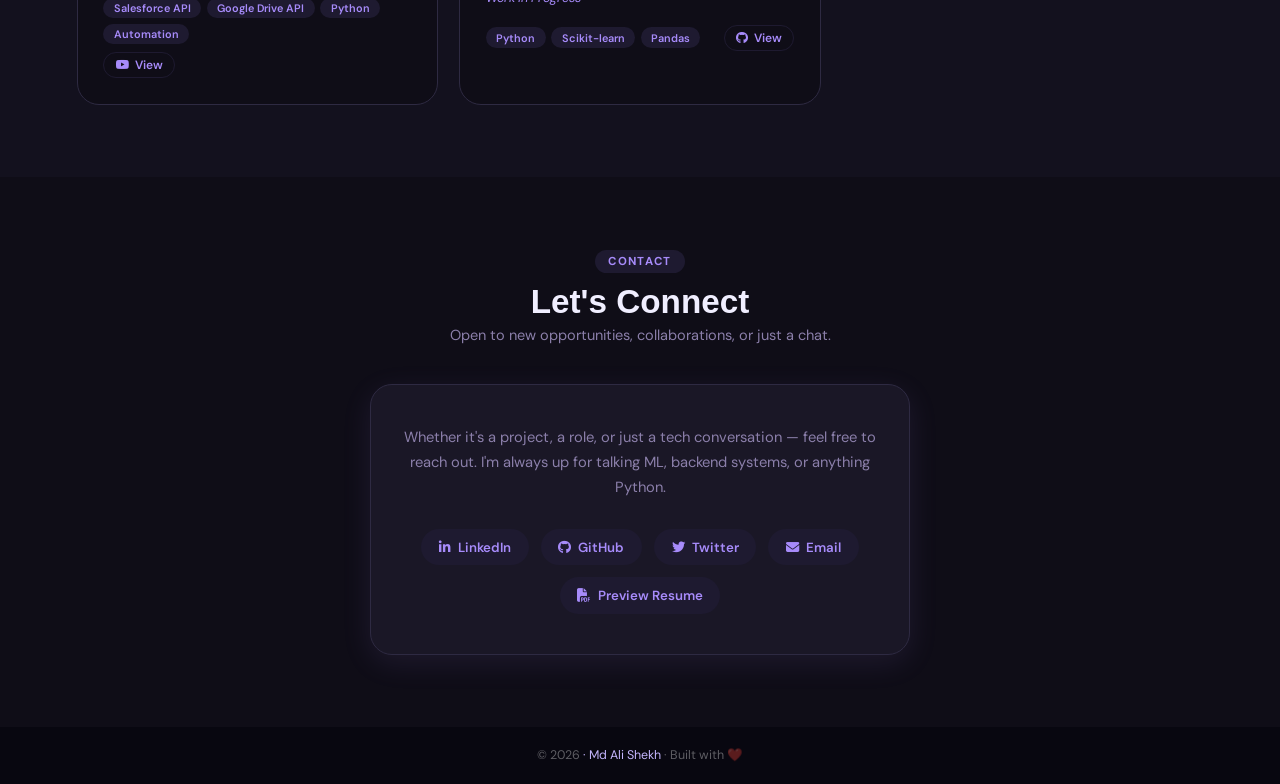
==== commit 3d02aa35: "Resume and skill sections updated" ====
--- a/index.html
+++ b/index.html
@@ -131,18 +131,17 @@
 
   <!-- CHANGE 3: LLM added to skills-ai via JS array -->
   <div class="skills-category">
-    <div class="skills-cat-title">AI / ML & Data Analysis Libraries</div>
+    <div class="skills-cat-title">AI / ML & Libraries</div>
     <div class="skills-grid" id="skills-ai"></div>
   </div>
 
   <div class="skills-category">
-    <div class="skills-cat-title">DevOps & Cloud</div>
+    <div class="skills-cat-title">Cloud & Database</div>
     <div class="skills-grid" id="skills-devops"></div>
   </div>
 
-  <!-- CHANGE 3: JWT removed from skills-tools via JS array -->
-  <div class="skills-category">
-    <div class="skills-cat-title">Databases & Tools</div>
+  <div class="skills-category">
+    <div class="skills-cat-title">Tech Tools</div>
     <div class="skills-grid" id="skills-tools"></div>
   </div>
 </section>
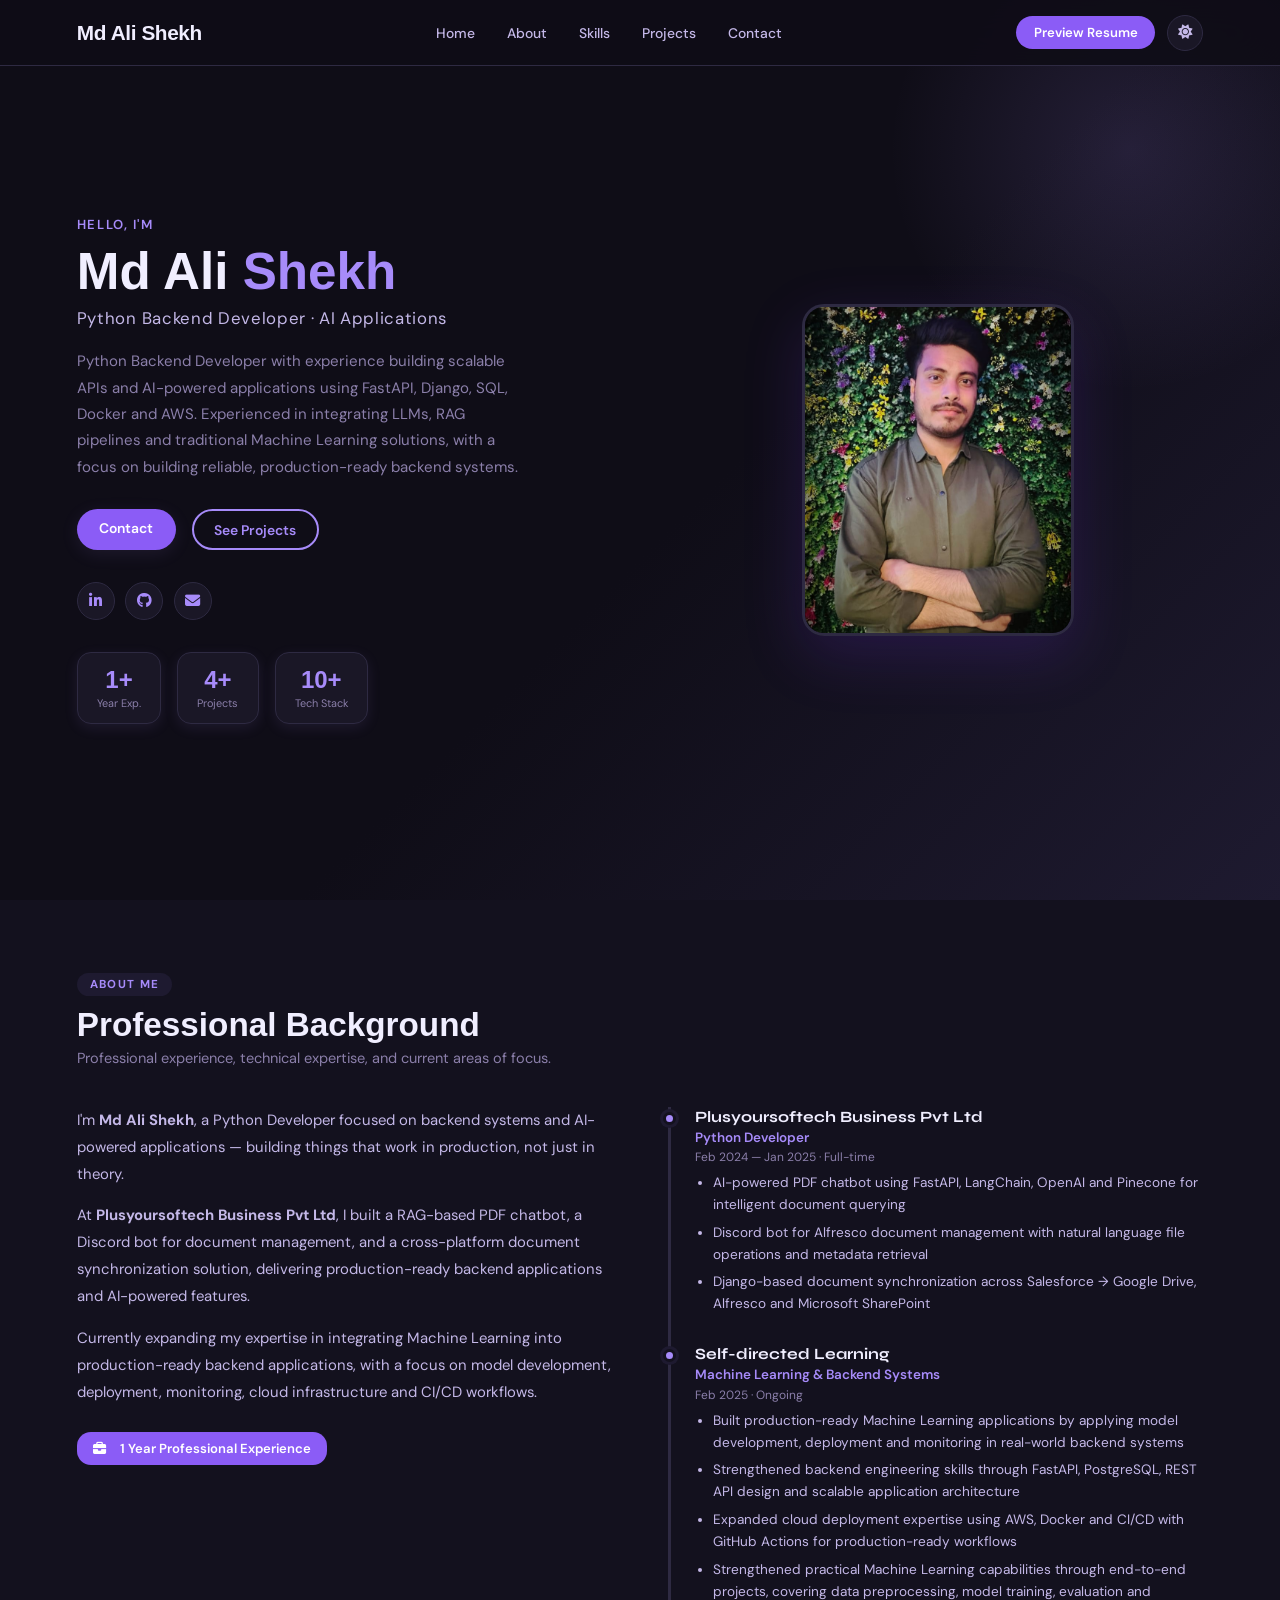
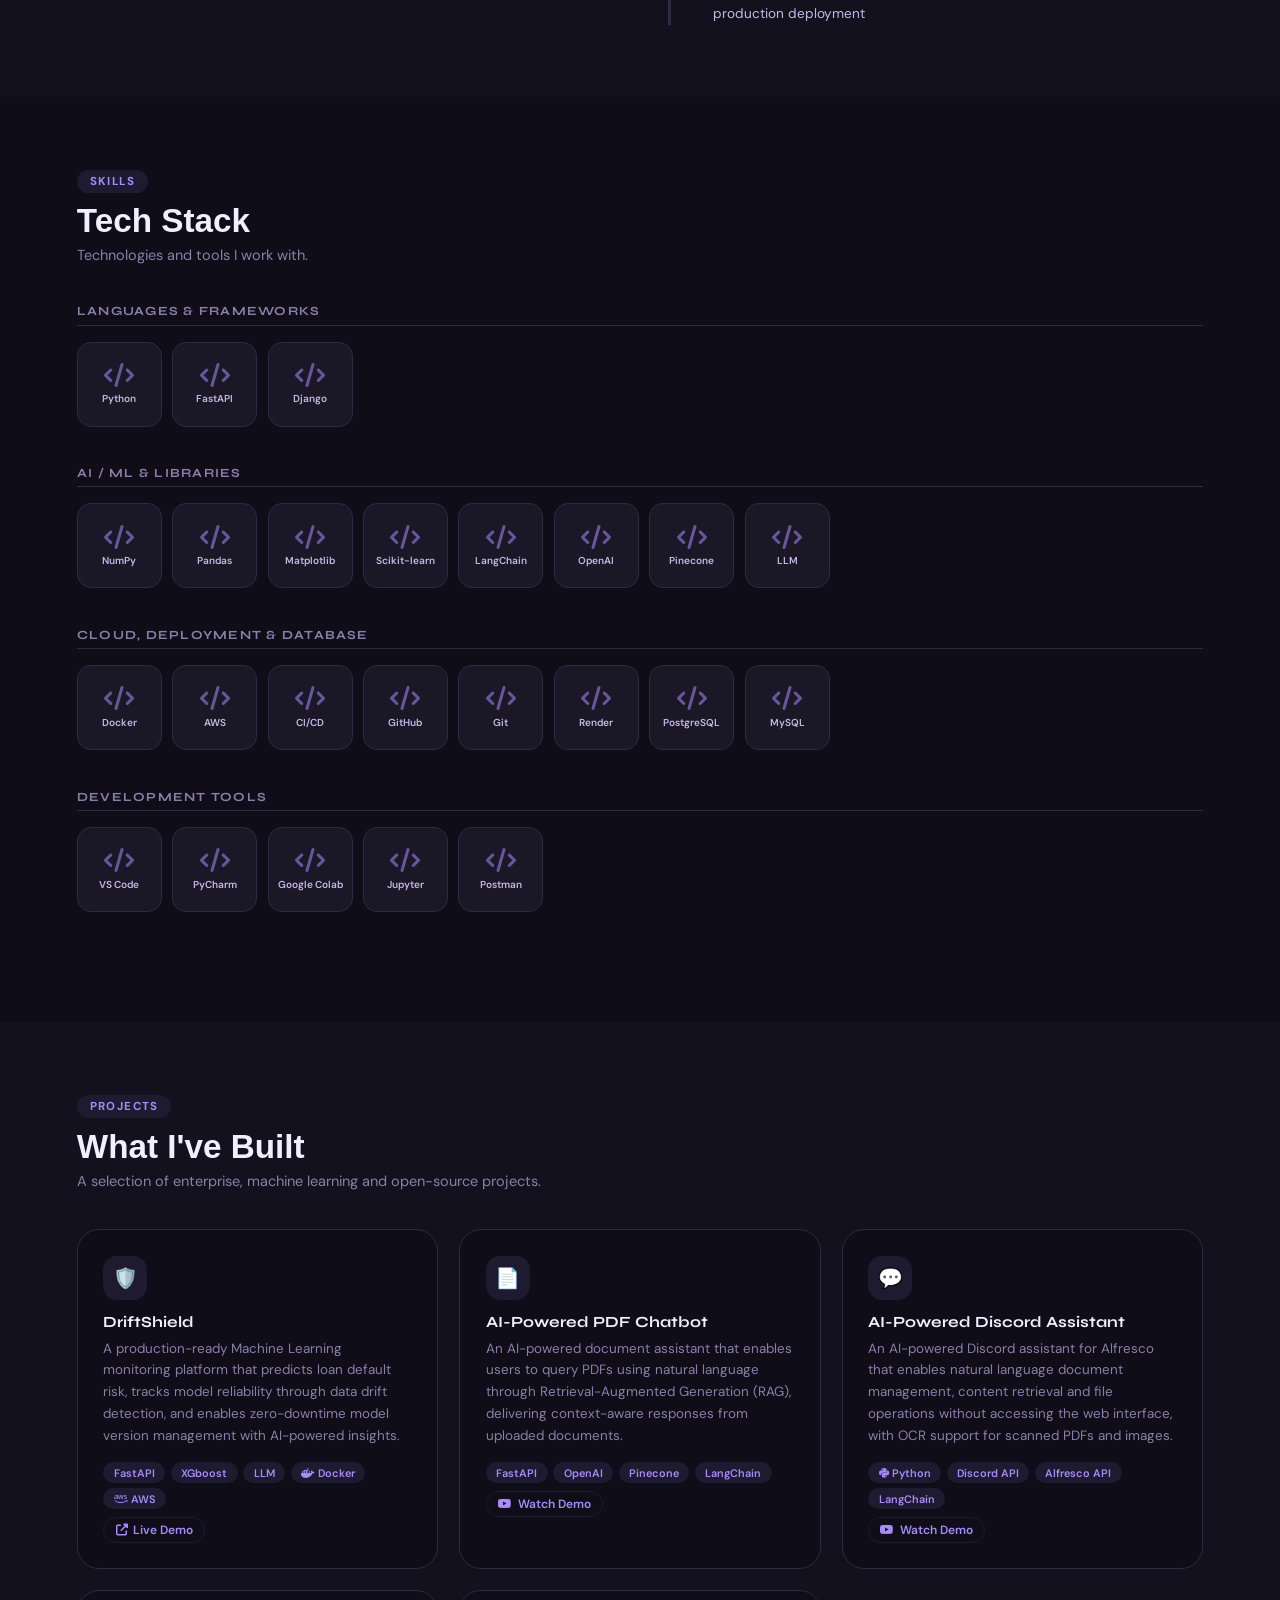
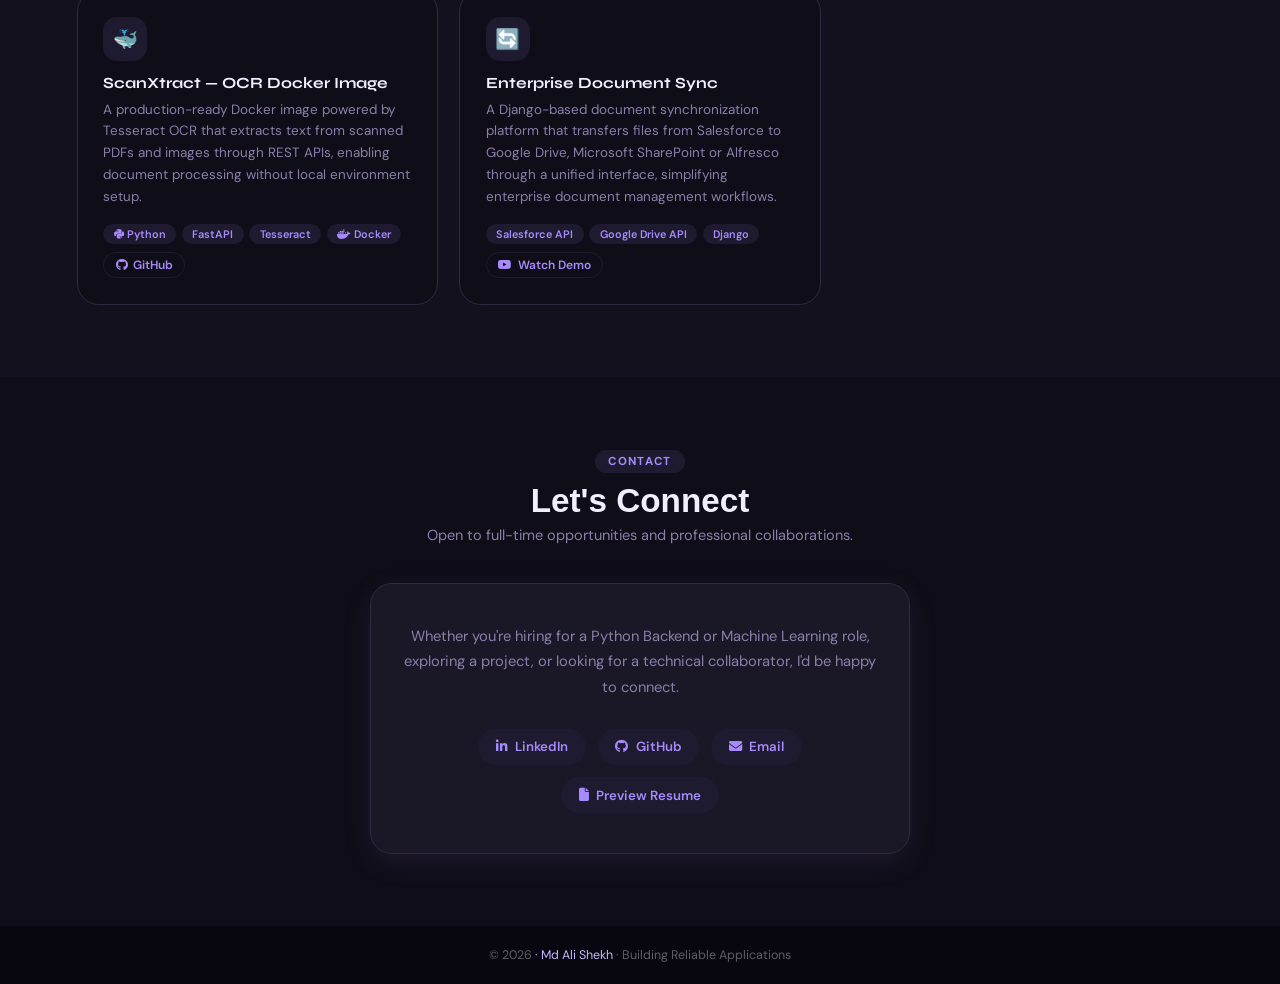
==== commit b0434bcb: "Overall wording improvement" ====
--- a/index.html
+++ b/index.html
@@ -3,7 +3,9 @@
 <head>
   <meta charset="UTF-8" />
   <meta name="viewport" content="width=device-width, initial-scale=1.0"/>
-  <title>Md Ali Shekh — ML Engineer</title>
+  <title>Md Ali Shekh — Python Backend Developer | AI & Machine Learning</title>
+  <link rel="icon" type="image/x-icon" href="files/favicon.ico">
+  <link rel="shortcut icon" href="files/favicon.ico">
   <link href="https://fonts.googleapis.com/css2?family=Clash+Display:wght@400;500;600;700&family=Syne:wght@400;500;600;700;800&family=DM+Sans:ital,opsz,wght@0,9..40,300;0,9..40,400;0,9..40,500;1,9..40,300&display=swap" rel="stylesheet"/>
   <link rel="stylesheet" href="https://cdnjs.cloudflare.com/ajax/libs/font-awesome/6.5.0/css/all.min.css"/>
   <!-- External CSS file link — copy CSS section below into style.css -->
@@ -13,7 +15,7 @@
 
 <!-- ══ NAVBAR ════════════════════════════════════════ -->
 <nav>
-  <a href="https://mdalishekh.in" class="nav-logo">Md Ali Shekh<span>.</span></a>
+  <a href="https://mdalishekh.in" class="nav-logo">Md Ali Shekh</a>
   <ul class="nav-links">
     <li><a href="#home">Home</a></li>
     <li><a href="#about">About</a></li>
@@ -34,18 +36,21 @@
   <div class="hero-text">
     <p class="hero-greeting">Hello, I'm</p>
     <h1 class="hero-name">Md Ali <span class="accent">Shekh</span></h1>
-    <p class="hero-role">ML Engineer · Python Developer</p>
+    <p class="hero-role">Python Backend Developer · AI Applications </p>
     <p class="hero-bio">
-      Python developer with a thing for building systems that actually work — RAG pipelines, OCR tools, Discord bots. I've shipped real stuff, and right now I'm going deeper into ML engineering to build things that are not just functional, but reliable.
+    Python Backend Developer with experience building scalable APIs and AI-powered applications using FastAPI, Django, SQL, Docker and AWS. Experienced in integrating LLMs, RAG pipelines and traditional Machine Learning solutions, with a focus on building reliable, production-ready backend systems.
+
     </p>
     <div class="hero-btns">
-      <a href="#contact" class="btn-primary">Hire Me</a>
+      <a href="#contact" class="btn-primary">Contact</a>
       <a href="#projects" class="btn-outline">See Projects</a>
     </div>
     <div class="social-icons">
       <a href="https://www.linkedin.com/in/mdalishekh/" target="_blank" title="LinkedIn"><i class="fab fa-linkedin-in"></i></a>
       <a href="https://github.com/mdalishekh" target="_blank" title="GitHub"><i class="fab fa-github"></i></a>
-      <a href="https://x.com/mdalishaikh_" target="_blank" title="Twitter"><i class="fab fa-twitter"></i></a>
+       <a href="mailto:mdalishekh.work@gmail.com" class="contact-link">
+        <i class="fas fa-envelope"></i>
+      </a>
     </div>
     <div class="hero-stats">
       <div class="stat-card" data-target="#about"><div class="stat-num">1+</div><div class="stat-label">Year Exp.</div></div>
@@ -62,24 +67,23 @@
 <!-- ══ ABOUT ══════════════════════════════════════════ -->
 <section id="about">
   <span class="section-tag">About Me</span>
-  <h2 class="section-title">Who I Am</h2>
-  <p class="section-sub">A quick look at my background and what drives me.</p>
+  <h2 class="section-title">Professional Background</h2>
+  <p class="section-sub">Professional experience, technical expertise, and current areas of focus.</p>
 
   <div class="about-grid">
     <div class="about-text">
       <p>
-  I'm <strong>Md Ali Shekh</strong>, a Python Developer from India focused on backend systems
-  and AI integrations — building things that work in production, not just in theory.
-</p>
-<p>
-  At <strong>Plusyoursoftech Business Pvt Ltd</strong>, I shipped a RAG-based PDF chatbot,
-  a Discord bot for document management, an OCR pipeline (open-sourced), and a cross-platform
-  document sync tool — all production-grade.
-</p>
-<p>
-  Currently going deeper into Machine Learning, AWS, Docker, and CI/CD —
-  because good code deserves a solid pipeline too.
-</p>
+        I'm <strong>Md Ali Shekh</strong>, a Python Developer focused on backend systems
+        and AI-powered applications — building things that work in production, not just in theory.
+      </p>
+
+      <p>
+        At <strong>Plusyoursoftech Business Pvt Ltd</strong>, I built a RAG-based PDF chatbot, a Discord bot for document management, and a cross-platform document synchronization solution, delivering production-ready backend applications and AI-powered features.
+
+      </p>
+      <p>
+        Currently expanding my expertise in integrating Machine Learning into production-ready backend applications, with a focus on model development, deployment, monitoring, cloud infrastructure and CI/CD workflows.
+      </p>
       <!-- CHANGE 5: exp-badge color fixed for dark mode via CSS -->
       <div class="exp-badge">
         <i class="fas fa-briefcase"></i>&nbsp; 1 Year Professional Experience
@@ -93,25 +97,31 @@
         <div class="timeline-role">Python Developer</div>
         <div class="timeline-date">Feb 2024 — Jan 2025 · Full-time</div>
         <div class="timeline-desc">
-  <ul style="padding-left:1.1rem; margin:0; display:flex; flex-direction:column; gap:0.35rem;">
-    <li>RAG-based PDF chatbot — FastAPI, LangChain, OpenAI, Pinecone</li>
-    <li>Discord bot for Alfresco document & metadata management via prompts</li>
-    <li>Django-based doc sync — Salesforce → Google Drive, Alfresco, SharePoint</li>
-  </ul>
-</div>
-      </div>
+          <ul style="padding-left:1.1rem; margin:0; display:flex; flex-direction:column; gap:0.35rem;">
+            <li>AI-powered PDF chatbot using FastAPI, LangChain, OpenAI and Pinecone for intelligent document querying</li>
+            <li>Discord bot for Alfresco document management with natural language file operations and metadata retrieval</li>
+            <li>Django-based document synchronization across Salesforce → Google Drive, Alfresco and Microsoft SharePoint</li>
+
+          </ul>
+    </div>
+  </div>
 
       <div class="timeline-item timeline-item--active">
         <div class="timeline-company">Self-directed Learning</div>
-        <div class="timeline-role" style="color:var(--violet);">ML Engineering & Cloud</div>
-        <div class="timeline-date">Feb 2025 — Present · Ongoing</div>
+        <div class="timeline-role" style="color:var(--violet);">Machine Learning & Backend Systems</div>
+        <div class="timeline-date">Feb 2025 · Ongoing</div>
         <div class="timeline-desc">
-  <ul style="padding-left:1.1rem; margin:0; display:flex; flex-direction:column; gap:0.35rem;">
-    <li>ML fundamentals — Statistics, Linear Algebra, Scikit-learn & other Libraries</li>
-    <li>Cloud & DevOps — AWS (EC2, S3, RDS), Docker, CI/CD via GitHub Actions</li>
-    <li>Backend deepdive — PostgreSQL, query optimization, FastAPI patterns</li>
-  </ul>
-</div>
+          <ul style="padding-left:1.1rem; margin:0; display:flex; flex-direction:column; gap:0.35rem;">
+            <li>Built production-ready Machine Learning applications by applying model development, deployment and monitoring in real-world backend systems
+            </li>
+            <li>Strengthened backend engineering skills through FastAPI, PostgreSQL, REST API design and scalable application architecture
+            </li>
+            <li>Expanded cloud deployment expertise using AWS, Docker and CI/CD with GitHub Actions for production-ready workflows
+            </li>
+            <li>Strengthened practical Machine Learning capabilities through end-to-end projects, covering data preprocessing, model training, evaluation and production deployment
+            </li>
+          </ul>
+        </div>
       </div>
     </div>
   </div>
@@ -136,12 +146,12 @@
   </div>
 
   <div class="skills-category">
-    <div class="skills-cat-title">Cloud & Database</div>
+    <div class="skills-cat-title">Cloud, Deployment & Database</div>
     <div class="skills-grid" id="skills-devops"></div>
   </div>
 
   <div class="skills-category">
-    <div class="skills-cat-title">Tech Tools</div>
+    <div class="skills-cat-title">Development Tools</div>
     <div class="skills-grid" id="skills-tools"></div>
   </div>
 </section>
@@ -150,118 +160,118 @@
 <section id="projects">
   <span class="section-tag">Projects</span>
   <h2 class="section-title">What I've Built</h2>
-  <p class="section-sub">A selection of projects from work and personal exploration.</p>
+  <p class="section-sub">A selection of enterprise, machine learning and open-source projects.</p>
 
   <div class="projects-grid">
-
-    <div class="project-card">
-      <div class="project-icon">🤖</div>
-      <div class="project-title">PDF Chatbot — RAG System</div>
-      <div class="project-desc">
-        An intelligent PDF chatting tool built for a digital signature platform. Upload any PDF,
-        ask questions — powered by LangChain retrieval chains, OpenAI embeddings, Pinecone
-        vector search
-      </div>
-      <div class="project-footer">
-        <div class="project-tags">
-          <span class="tag">LangChain</span><span class="tag">OpenAI</span>
-          <span class="tag">Pinecone</span><span class="tag">FastAPI</span>
+    
+    <!-- Project 1 -->
+    <div class="project-card">
+      <div class="project-icon">🛡️</div>
+      <div class="project-title">DriftShield</div>
+      <div class="project-desc">
+        A production-ready Machine Learning monitoring platform that predicts loan default risk, tracks model reliability through data drift detection, and enables zero-downtime model version management with AI-powered insights.
+      </div>
+      <div class="project-footer">
+        <div class="project-tags">
+          <span class="tag">FastAPI</span> <span class="tag">XGboost</span>
+          <span class="tag">LLM</span> <span class="tag"><i class="fab fa-docker"></i>&nbsp;Docker</span> <span class="tag"><i class="fab fa-aws"></i>&nbsp;AWS</span>
+        </div>
+        <a href="https://driftshield.mdalishekh.in/" target="_blank" class="project-link">
+          <i class="fas fa-external-link-alt"></i> Live Demo
+        </a>
+      </div>
+    </div>
+
+    
+    <!-- Project 2 -->
+    <div class="project-card">
+      <div class="project-icon">📄</div>
+      <div class="project-title">AI-Powered PDF Chatbot</div>
+      <div class="project-desc">
+       An AI-powered document assistant that enables users to query PDFs using natural language through Retrieval-Augmented Generation (RAG), delivering context-aware responses from uploaded documents.
+      </div>
+      <div class="project-footer">
+        <div class="project-tags">
+          <span class="tag">FastAPI</span><span class="tag">OpenAI</span>
+          <span class="tag">Pinecone</span><span class="tag">LangChain</span>
         </div>
         <a href="https://youtu.be/j8s3uGDyHyU?si=izDKJaVA-hwSLJnw" target="_blank" class="project-link">
-          <i class="fab fa-youtube"></i>  View
-        </a>
-      </div>
-    </div>
-
+          <i class="fab fa-youtube"></i>  Watch Demo
+        </a>
+      </div>
+    </div>
+
+
+    <!-- Project 3 -->
+    <div class="project-card">
+      <div class="project-icon">💬</div>
+      <div class="project-title">AI-Powered Discord Assistant</div>
+      <div class="project-desc">
+        An AI-powered Discord assistant for Alfresco that enables natural language document management, content retrieval and file operations without accessing the web interface, with OCR support for scanned PDFs and images.
+      </div>
+      <div class="project-footer">
+        <div class="project-tags">
+          <span class="tag"><i class="fab fa-python"></i>&nbsp;Python</span><span class="tag">Discord API</span>
+          <span class="tag">Alfresco API</span><span class="tag">LangChain</span>
+        </div>
+        <a href="https://youtu.be/TxlGhibSRGk?si=YAA8DpqbRX5mv8Fk" target="_blank" class="project-link">
+          <i class="fab fa-youtube"></i>  Watch Demo
+        </a>
+      </div>
+    </div>
+
+
+    <!-- Project 4 -->
     <div class="project-card">
       <div class="project-icon">🐳</div>
-      <div class="project-title">ScanXtract - OCR Docker Image</div>
-      <div class="project-desc">
-        A ready-to-use Docker image that extracts text from any scanned PDF or image.
-        Pull and run — no environment setup needed. Built for document processing
-        pipelines and data extraction workflows.
-      </div>
-      <div class="project-footer">
-        <div class="project-tags">
-          <span class="tag">Docker</span><span class="tag">OCR</span>
-          <span class="tag">Python</span><span class="tag">FastAPI</span>
+      <div class="project-title">ScanXtract — OCR Docker Image</div>
+      <div class="project-desc">
+        A production-ready Docker image powered by Tesseract OCR that extracts text from scanned PDFs and images through REST APIs, enabling document processing without local environment setup.
+      </div>
+      <div class="project-footer">
+        <div class="project-tags">
+          <span class="tag"><i class="fab fa-python"></i>&nbsp;Python</span><span class="tag">FastAPI</span>
+          <span class="tag">Tesseract</span><span class="tag"><i class="fab fa-docker"></i>&nbsp;Docker</span>
         </div>
         <a href="https://github.com/mdalishekh/ScanXtract" target="_blank" class="project-link">
-          <i class="fab fa-github"></i>  View
-        </a>
-      </div>
-    </div>
-
-    <div class="project-card">
-      <div class="project-icon">🤖</div>
-      <div class="project-title">Discord Bot — Alfresco Assistant</div>
-      <div class="project-desc">
-        A Discord bot for the Alfresco community. Users can query their files and folders,
-        get metadata, and navigate their cloud storage directly from Discord — no browser needed.
-      </div>
-      <div class="project-footer">
-        <div class="project-tags">
-          <span class="tag">Discord API</span><span class="tag">Alfresco API</span>
-          <span class="tag">Python</span><span class="tag">LangChain</span>
-        </div>
-        <a href="https://youtu.be/TxlGhibSRGk?si=YAA8DpqbRX5mv8Fk" target="_blank" class="project-link">
-          <i class="fab fa-youtube"></i>  View
-        </a>
-      </div>
-    </div>
-
+          <i class="fab fa-github"></i>  GitHub
+        </a>
+      </div>
+    </div>
+
+
+    <!-- Project 5 -->
     <div class="project-card">
       <div class="project-icon">🔄</div>
-      <div class="project-title">Salesforce → Cloud Drive Sync</div>
-      <div class="project-desc">
-        Automated document pipeline — when a document is uploaded in Salesforce, User
-        can upload to Google Drive, Microsoft SharePoint, and Alfresco. Using our 
-        Django-based application with UI.
+      <div class="project-title">Enterprise Document Sync</div>
+      <div class="project-desc">
+        A Django-based document synchronization platform that transfers files from Salesforce to Google Drive, Microsoft SharePoint or Alfresco through a unified interface, simplifying enterprise document management workflows.
       </div>
       <div class="project-footer">
         <div class="project-tags">
           <span class="tag">Salesforce API</span><span class="tag">Google Drive API</span>
-          <span class="tag">Python</span><span class="tag">Automation</span>
+          <span class="tag">Django</span>
         </div>
         <a href="https://youtu.be/4ok6dwN8M5E?si=6MnmeKXn6LaejONI" target="_blank" class="project-link">
-          <i class="fab fa-youtube"></i> View
-        </a>
-      </div>
-    </div>
-
-    <div class="project-card">
-      <div class="project-icon">📊</div>
-      <div class="project-title">ML Model Reliability Checker</div>
-      <div class="project-desc">
-        A tool to validate whether a deployed ML model is actually performing reliably —
-        checking prediction consistency, data drift, and trustworthiness metrics before you
-        bet your product on it.
-        <em style="display:block;margin-top:0.4rem;color:var(--violet);font-size:0.78rem;">Work in Progress</em>
-      </div>
-      <div class="project-footer">
-        <div class="project-tags">
-          <span class="tag">Python</span><span class="tag">Scikit-learn</span>
-          <span class="tag">Pandas</span>
-        </div>
-        <a href="https://github.com/mdalishekh" target="_blank" class="project-link">
-          <i class="fab fa-github"></i> View
-        </a>
-      </div>
-    </div>
-
-  </div>
-</section>
+          <i class="fab fa-youtube"></i> Watch Demo
+        </a>
+      </div>
+    </div>
+
+  </div>
+</section>
+
+
 
 <!-- ══ CONTACT ════════════════════════════════════════ -->
 <section id="contact">
   <span class="section-tag">Contact</span>
   <h2 class="section-title">Let's Connect</h2>
-  <p class="section-sub" style="margin-left:auto;margin-right:auto;text-align:center;">Open to new opportunities, collaborations, or just a chat.</p>
+  <p class="section-sub" style="margin-left:auto;margin-right:auto;text-align:center;">Open to full-time opportunities and professional collaborations.</p>
 
   <div class="contact-box">
     <p>
-      Whether it's a project, a role, or just a tech conversation — feel free to reach out.
-      I'm always up for talking ML, backend systems, or anything Python.
+      Whether you're hiring for a Python Backend or Machine Learning role, exploring a project, or looking for a technical collaborator, I'd be happy to connect.
     </p>
     <div class="contact-links">
       <a href="https://www.linkedin.com/in/mdalishekh/" target="_blank" class="contact-link">
@@ -270,22 +280,20 @@
       <a href="https://github.com/mdalishekh" target="_blank" class="contact-link">
         <i class="fab fa-github"></i> GitHub
       </a>
-      <a href="https://x.com/mdalishaikh_" target="_blank" class="contact-link">
-        <i class="fab fa-twitter"></i> Twitter
-      </a>
-      <a href="mailto:mdalishekh2003@gmail.com" class="contact-link">
+      <a href="mailto:mdalishekh.work@gmail.com" class="contact-link">
         <i class="fas fa-envelope"></i> Email
       </a>
       <a href="#" id="resume-contact-btn" target="_blank" class="contact-link">
-        <i class="fas fa-file-pdf"></i> Preview Resume
+        <i class="fa-solid fa-file"></i> Preview Resume
       </a>
     </div>
   </div>
 </section>
 
 <!-- ══ FOOTER ═════════════════════════════════════════ -->
+
 <footer>
-  <p>© 2026<span> · Md Ali Shekh</span> · Built with ❤️ </p>
+  <p>© 2026<span> · Md Ali Shekh</span> · Building Reliable Applications</p>
 </footer>
 
 <!-- External JS file link — copy JS section below into script.js -->
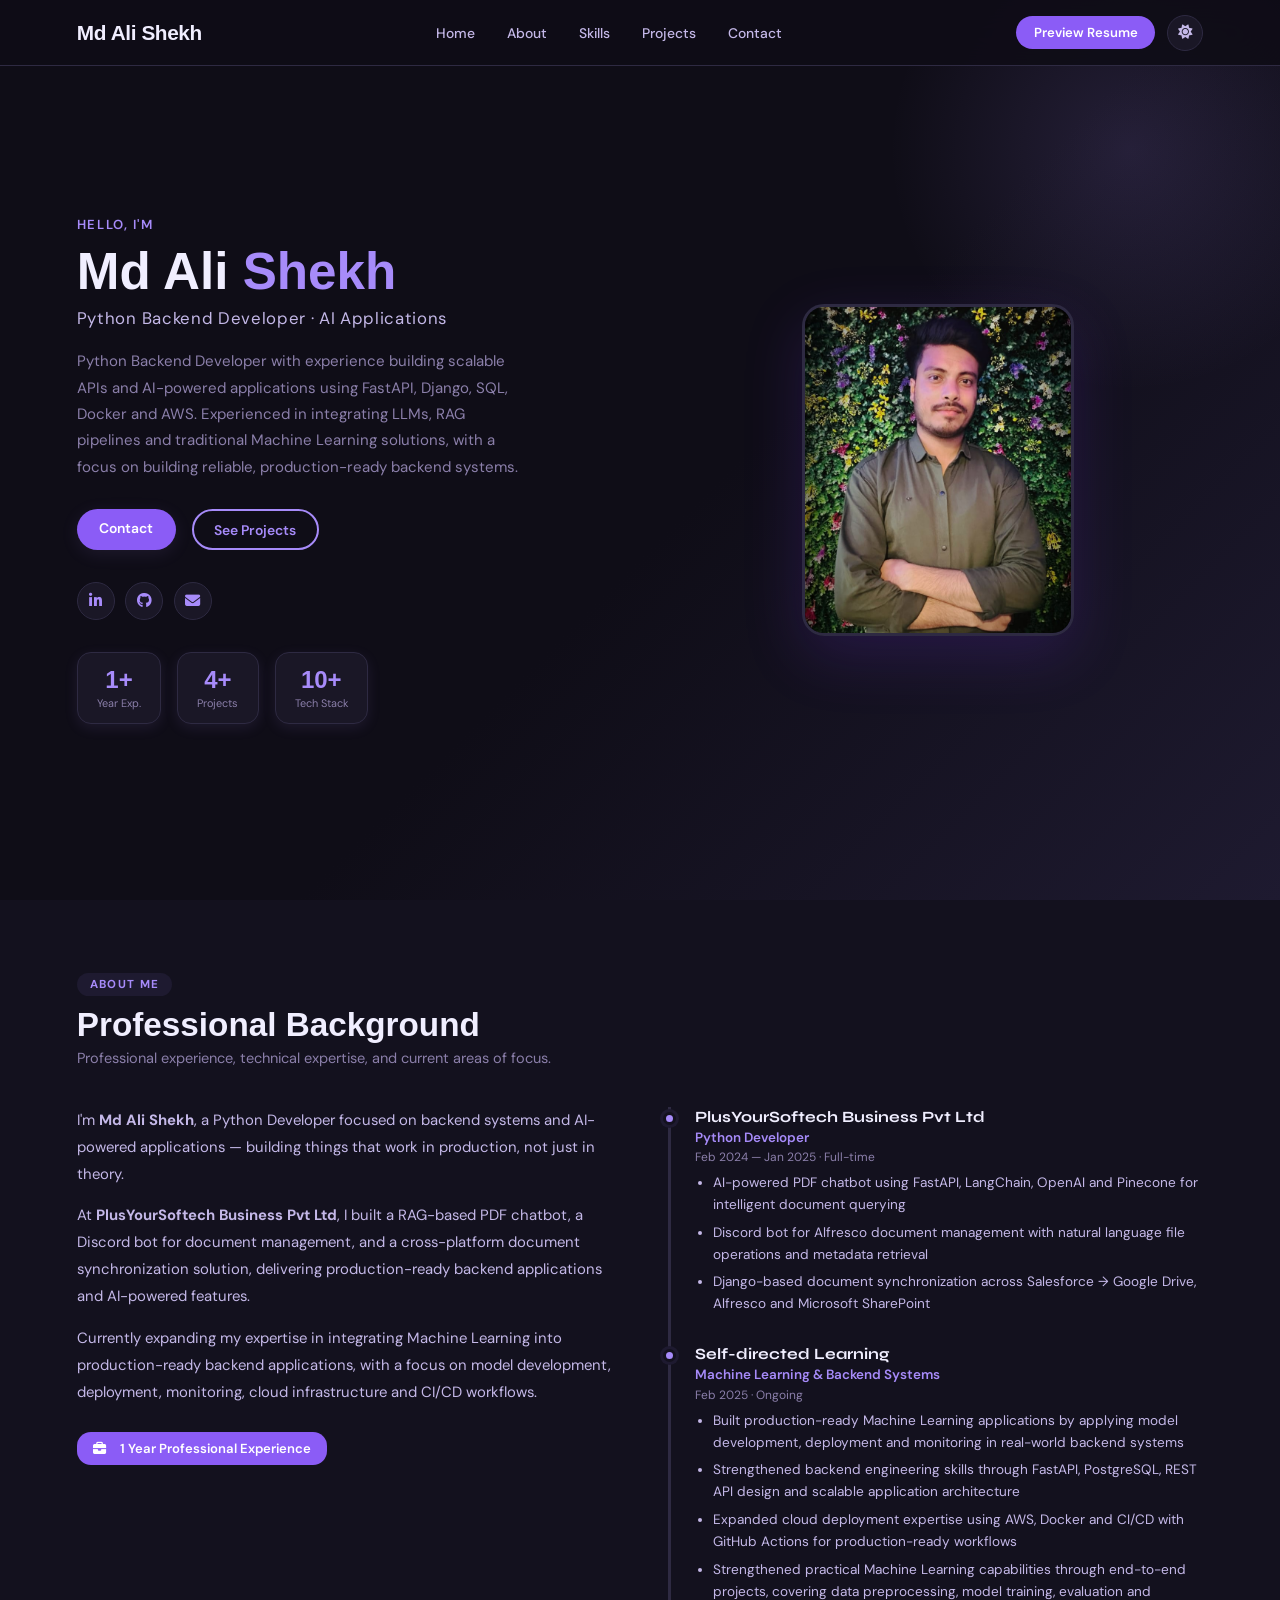
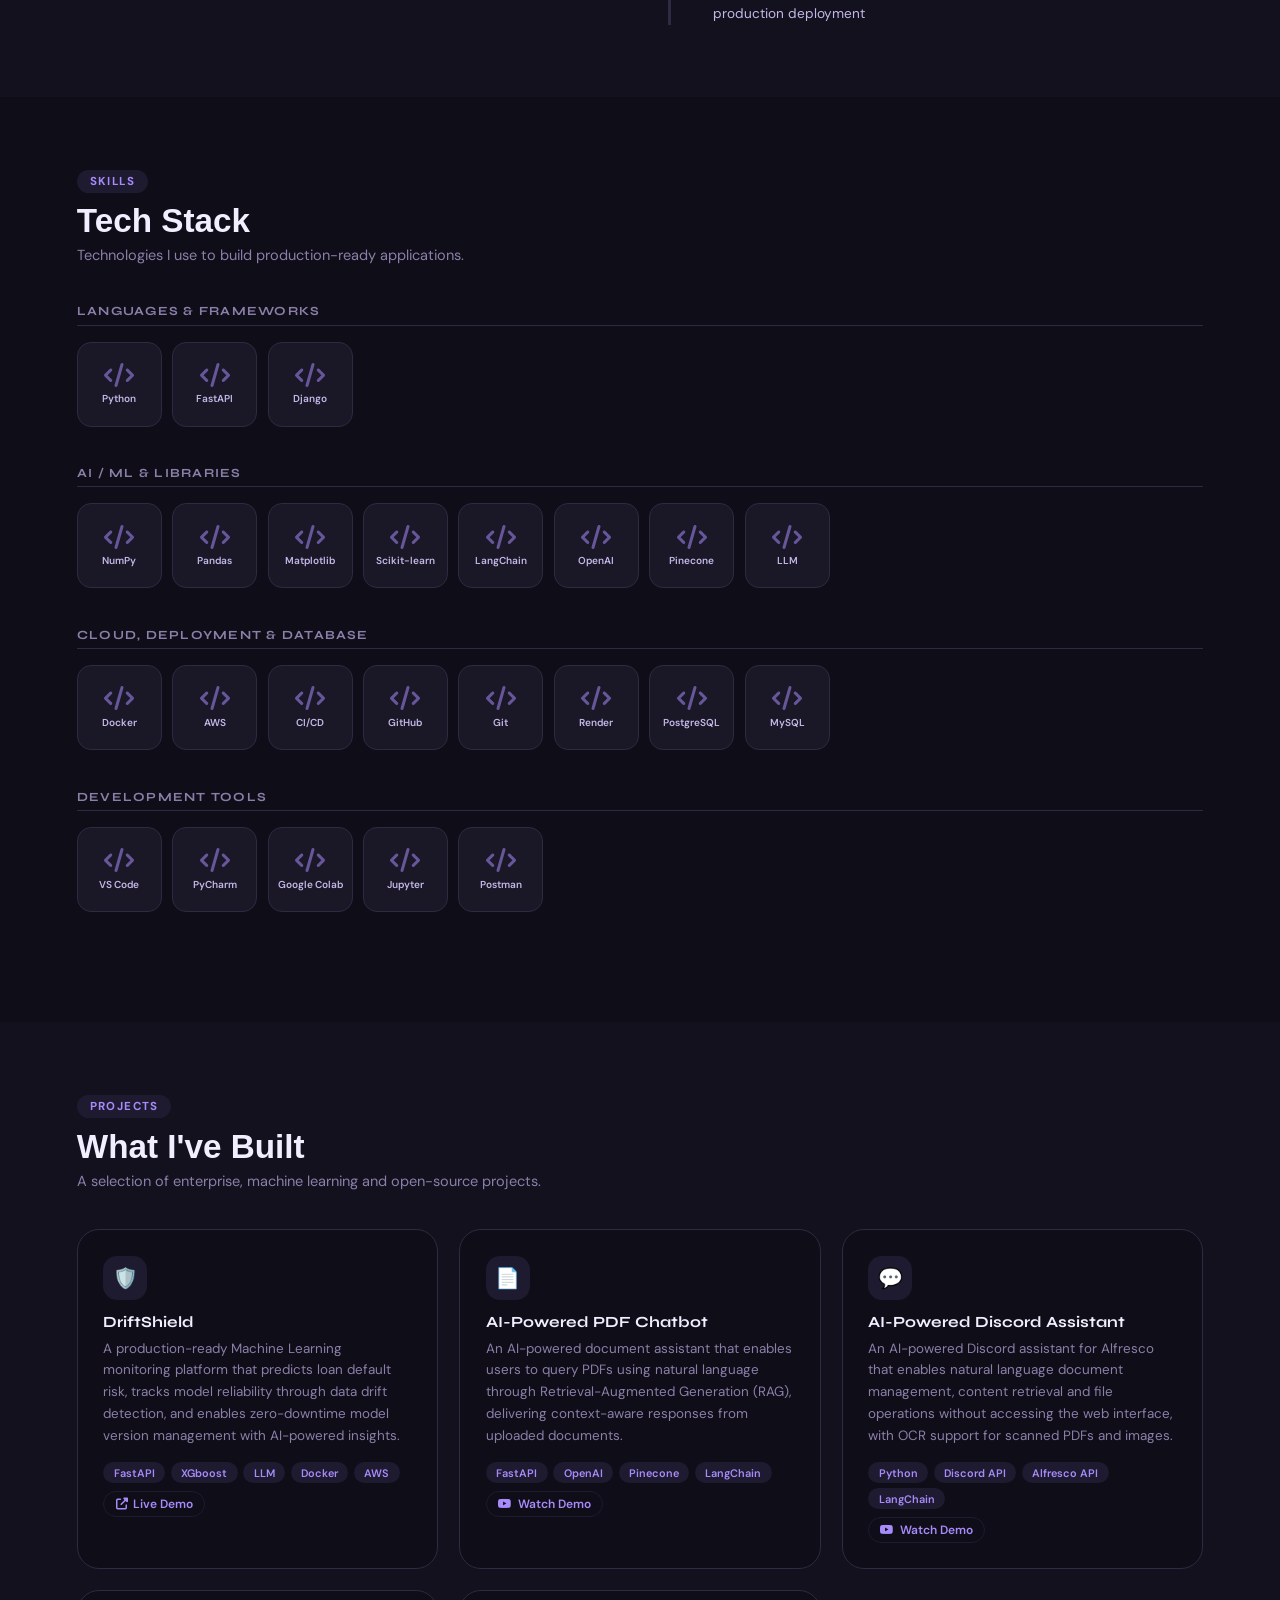
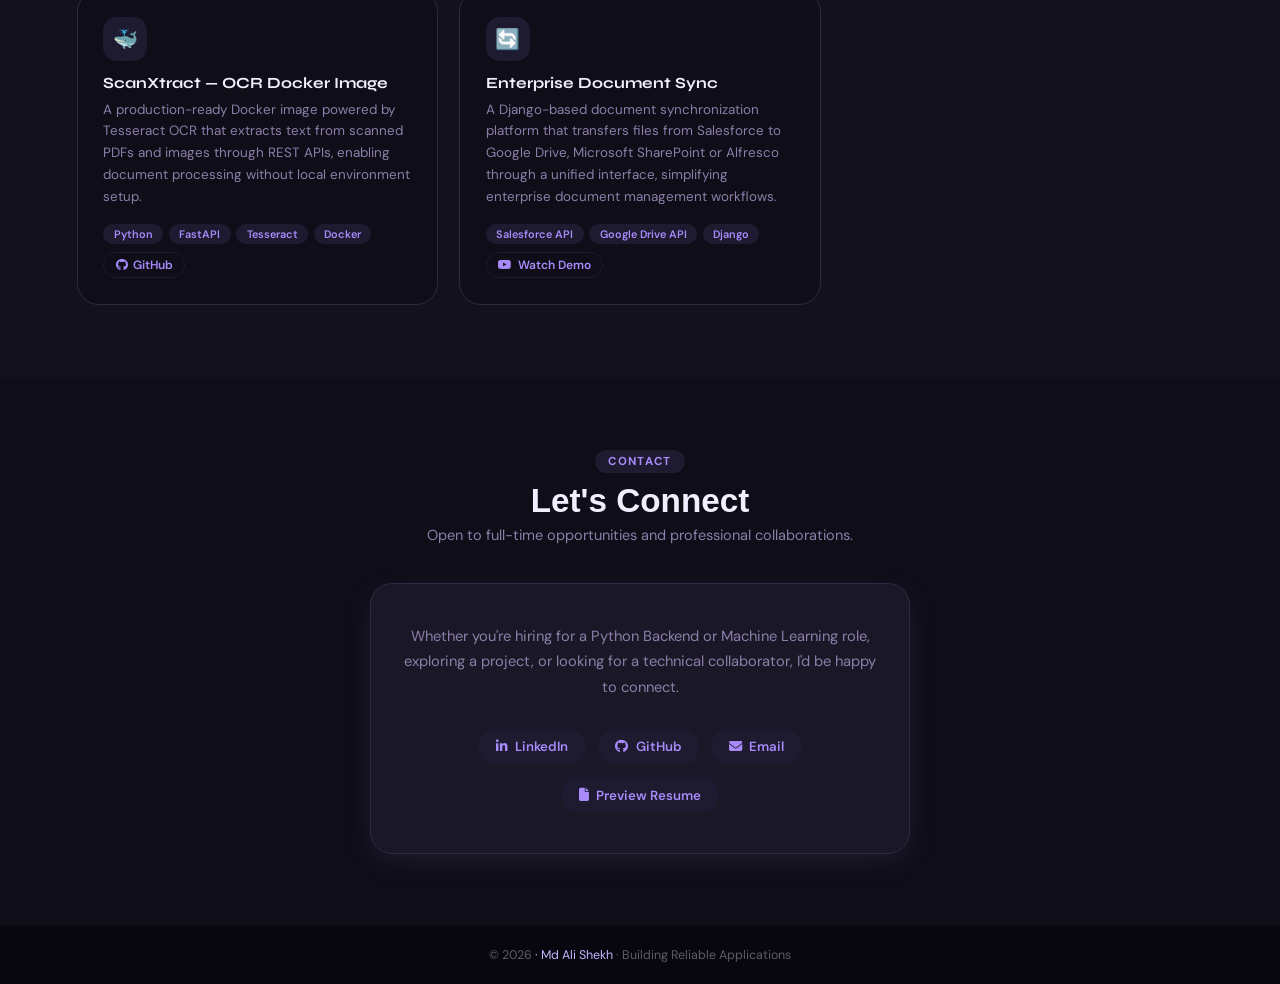
==== commit dbca4a18: "Naming updation" ====
--- a/index.html
+++ b/index.html
@@ -78,7 +78,7 @@
       </p>
 
       <p>
-        At <strong>Plusyoursoftech Business Pvt Ltd</strong>, I built a RAG-based PDF chatbot, a Discord bot for document management, and a cross-platform document synchronization solution, delivering production-ready backend applications and AI-powered features.
+        At <strong>PlusYourSoftech Business Pvt Ltd</strong>, I built a RAG-based PDF chatbot, a Discord bot for document management, and a cross-platform document synchronization solution, delivering production-ready backend applications and AI-powered features.
 
       </p>
       <p>
@@ -93,7 +93,7 @@
     <div class="timeline">
       <!-- CHANGE 1: timeline-dot pulse wave animation added via CSS on .timeline-item::before -->
       <div class="timeline-item">
-        <div class="timeline-company">Plusyoursoftech Business Pvt Ltd</div>
+        <div class="timeline-company">PlusYourSoftech Business Pvt Ltd</div>
         <div class="timeline-role">Python Developer</div>
         <div class="timeline-date">Feb 2024 — Jan 2025 · Full-time</div>
         <div class="timeline-desc">
@@ -131,7 +131,7 @@
 <section id="skills">
   <span class="section-tag">Skills</span>
   <h2 class="section-title">Tech Stack</h2>
-  <p class="section-sub">Technologies and tools I work with.</p>
+  <p class="section-sub">Technologies I use to build production-ready applications.</p>
 
   <!-- CHANGE 2: JS removed from skills-core via JS array -->
   <div class="skills-category">
@@ -174,7 +174,7 @@
       <div class="project-footer">
         <div class="project-tags">
           <span class="tag">FastAPI</span> <span class="tag">XGboost</span>
-          <span class="tag">LLM</span> <span class="tag"><i class="fab fa-docker"></i>&nbsp;Docker</span> <span class="tag"><i class="fab fa-aws"></i>&nbsp;AWS</span>
+          <span class="tag">LLM</span> <span class="tag">Docker</span> <span class="tag">AWS</span>
         </div>
         <a href="https://driftshield.mdalishekh.in/" target="_blank" class="project-link">
           <i class="fas fa-external-link-alt"></i> Live Demo
@@ -211,7 +211,7 @@
       </div>
       <div class="project-footer">
         <div class="project-tags">
-          <span class="tag"><i class="fab fa-python"></i>&nbsp;Python</span><span class="tag">Discord API</span>
+          <span class="tag">Python</span><span class="tag">Discord API</span>
           <span class="tag">Alfresco API</span><span class="tag">LangChain</span>
         </div>
         <a href="https://youtu.be/TxlGhibSRGk?si=YAA8DpqbRX5mv8Fk" target="_blank" class="project-link">
@@ -230,8 +230,8 @@
       </div>
       <div class="project-footer">
         <div class="project-tags">
-          <span class="tag"><i class="fab fa-python"></i>&nbsp;Python</span><span class="tag">FastAPI</span>
-          <span class="tag">Tesseract</span><span class="tag"><i class="fab fa-docker"></i>&nbsp;Docker</span>
+          <span class="tag">Python</span><span class="tag">FastAPI</span>
+          <span class="tag">Tesseract</span><span class="tag">Docker</span>
         </div>
         <a href="https://github.com/mdalishekh/ScanXtract" target="_blank" class="project-link">
           <i class="fab fa-github"></i>  GitHub
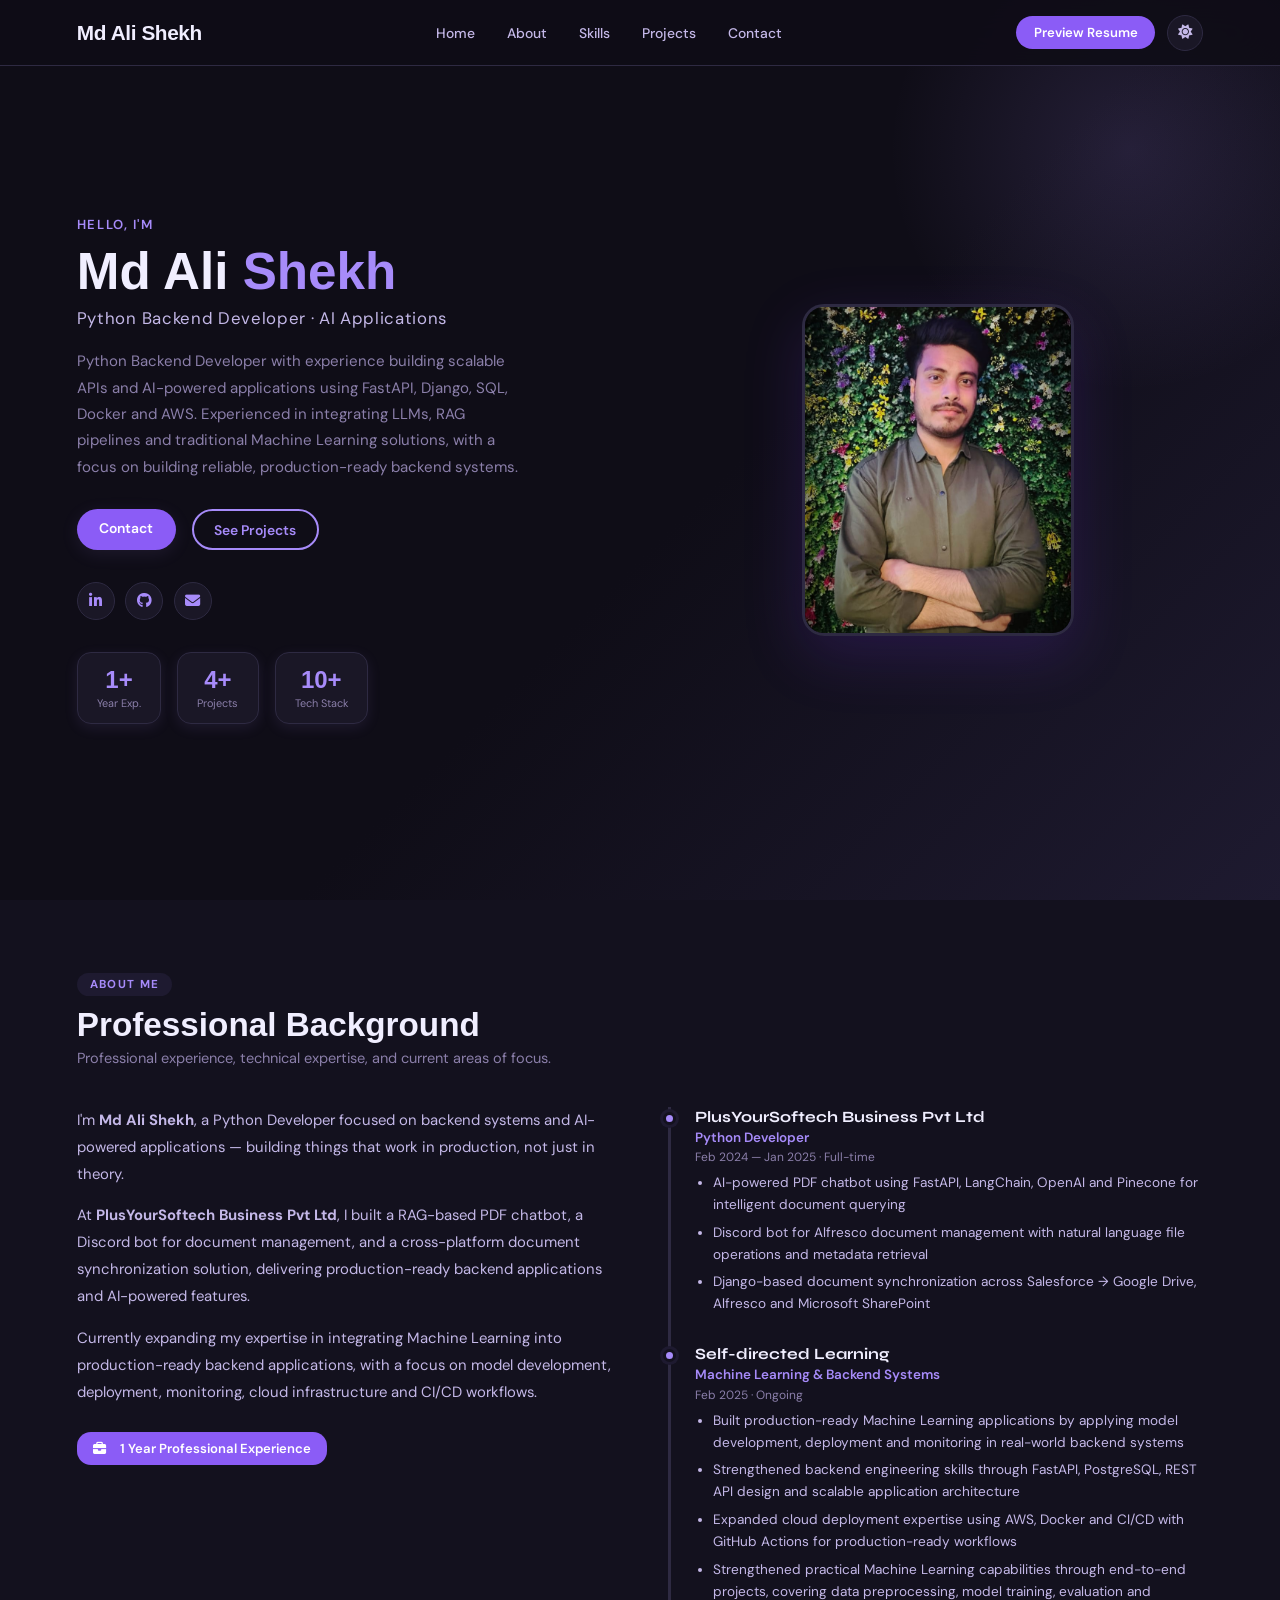
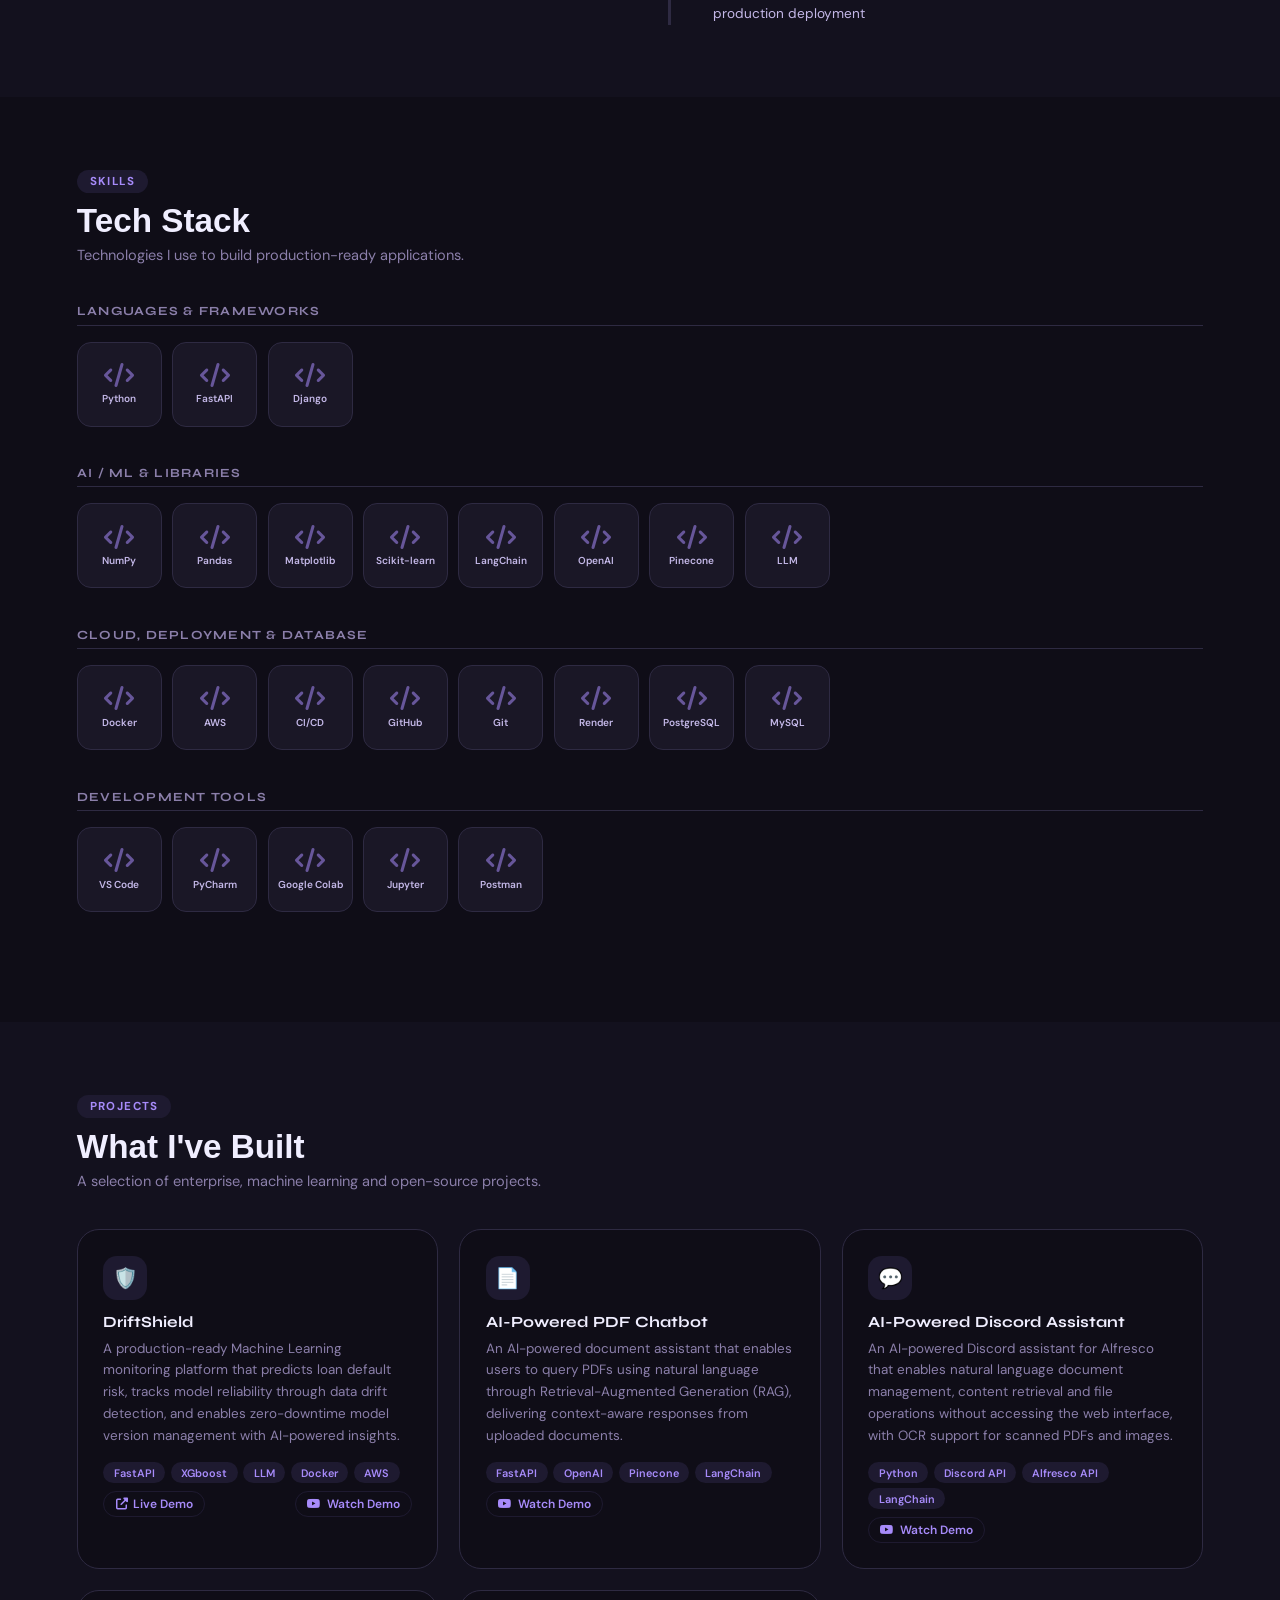
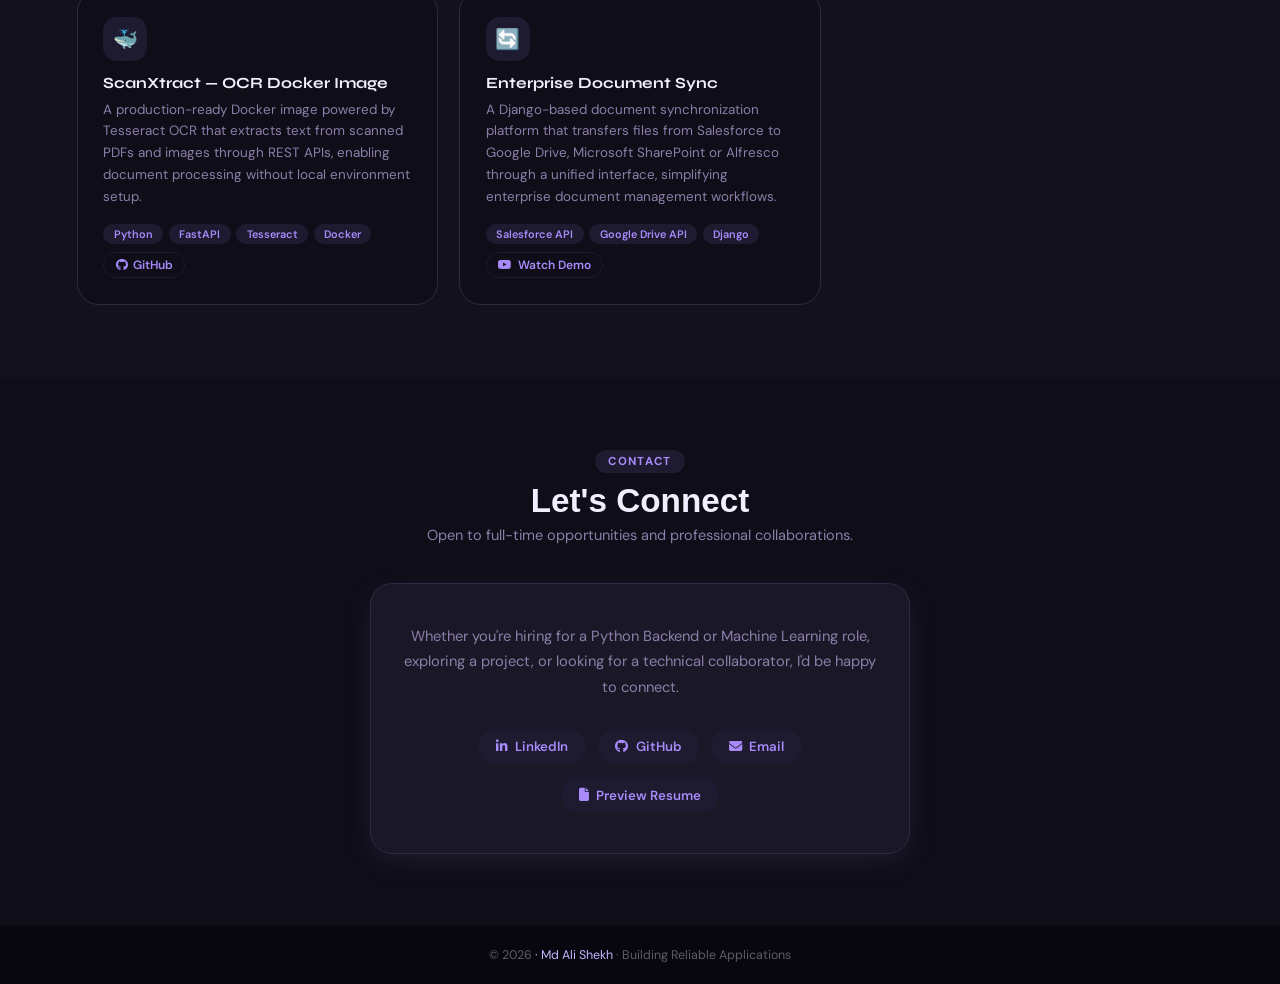
==== commit 5ca77f80: "Added YouTube video for DriftShield" ====
--- a/index.html
+++ b/index.html
@@ -179,6 +179,9 @@
         <a href="https://driftshield.mdalishekh.in/" target="_blank" class="project-link">
           <i class="fas fa-external-link-alt"></i> Live Demo
         </a>
+        <a href="https://youtu.be/2jnAHcFFLbM?si=Vx91p27z-ka0zKz3" target="_blank" class="project-link">
+          <i class="fab fa-youtube"></i>  Watch Demo
+        </a>
       </div>
     </div>
 
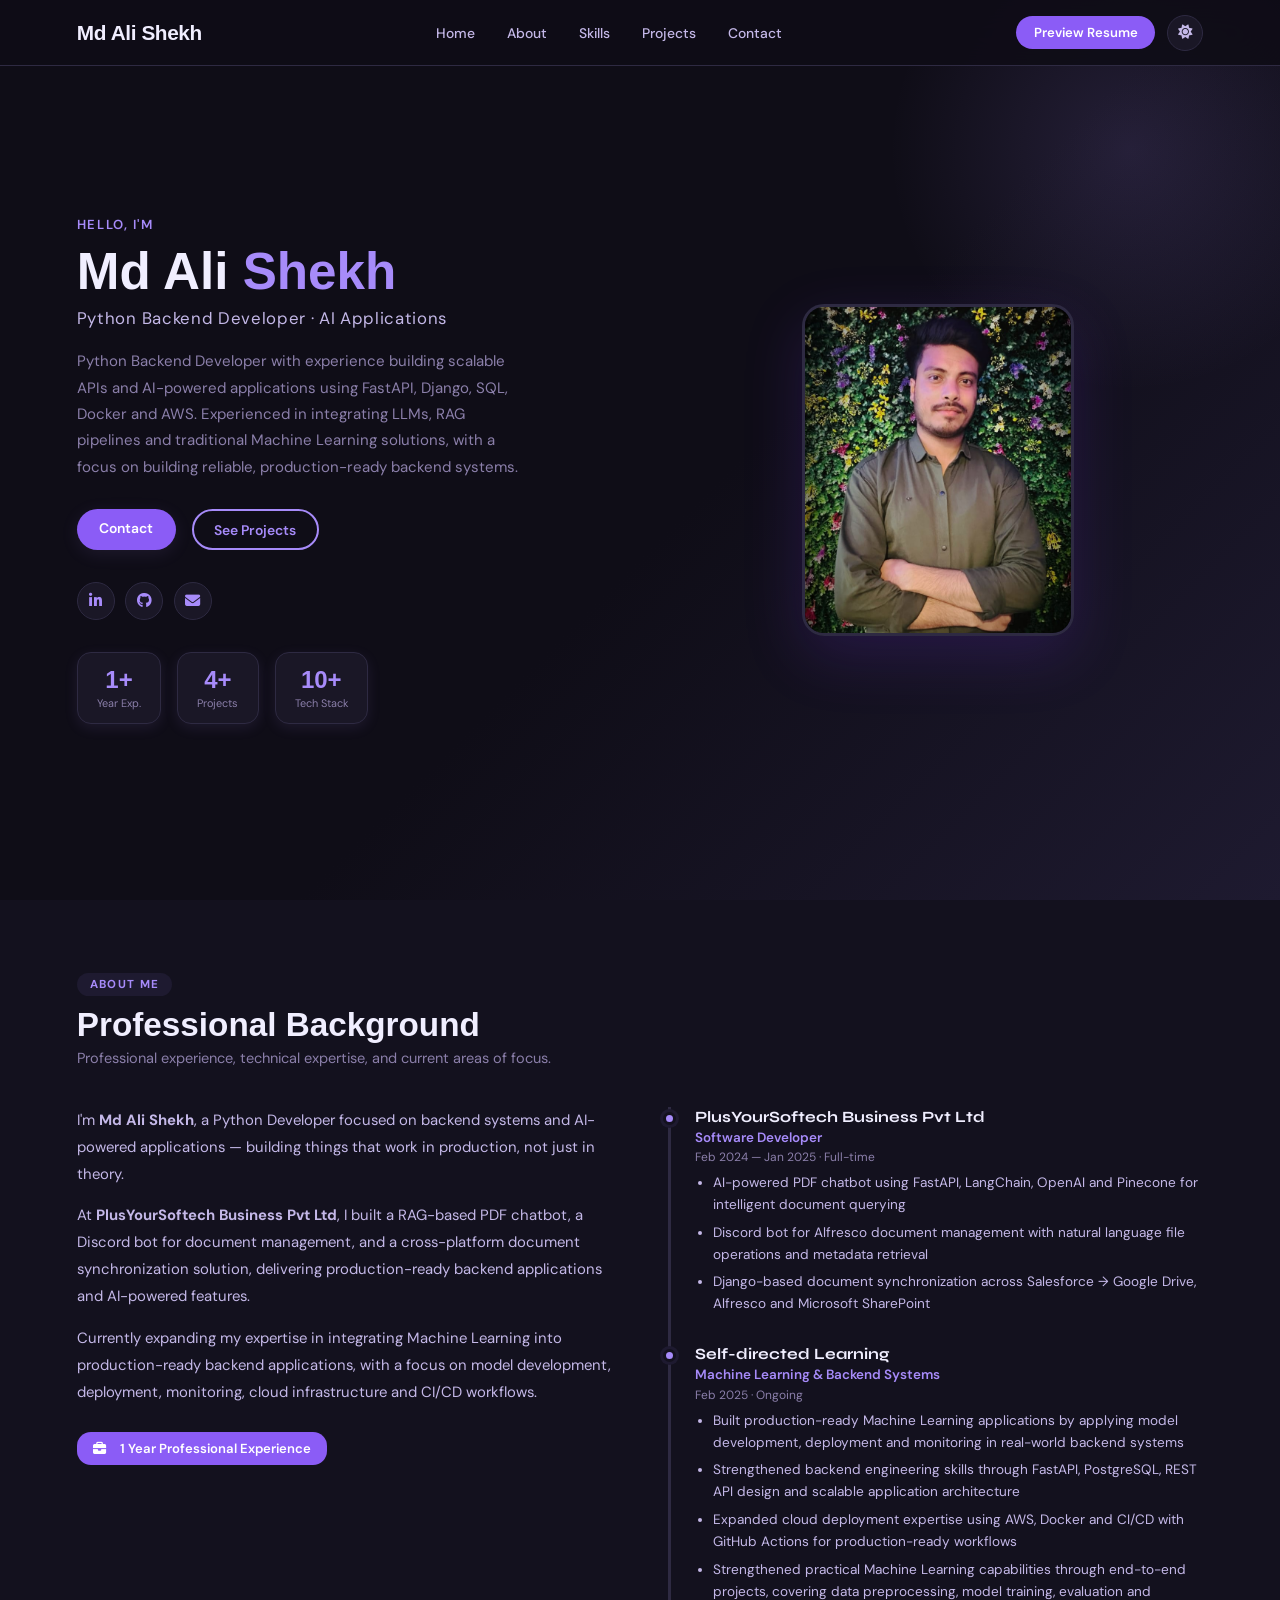
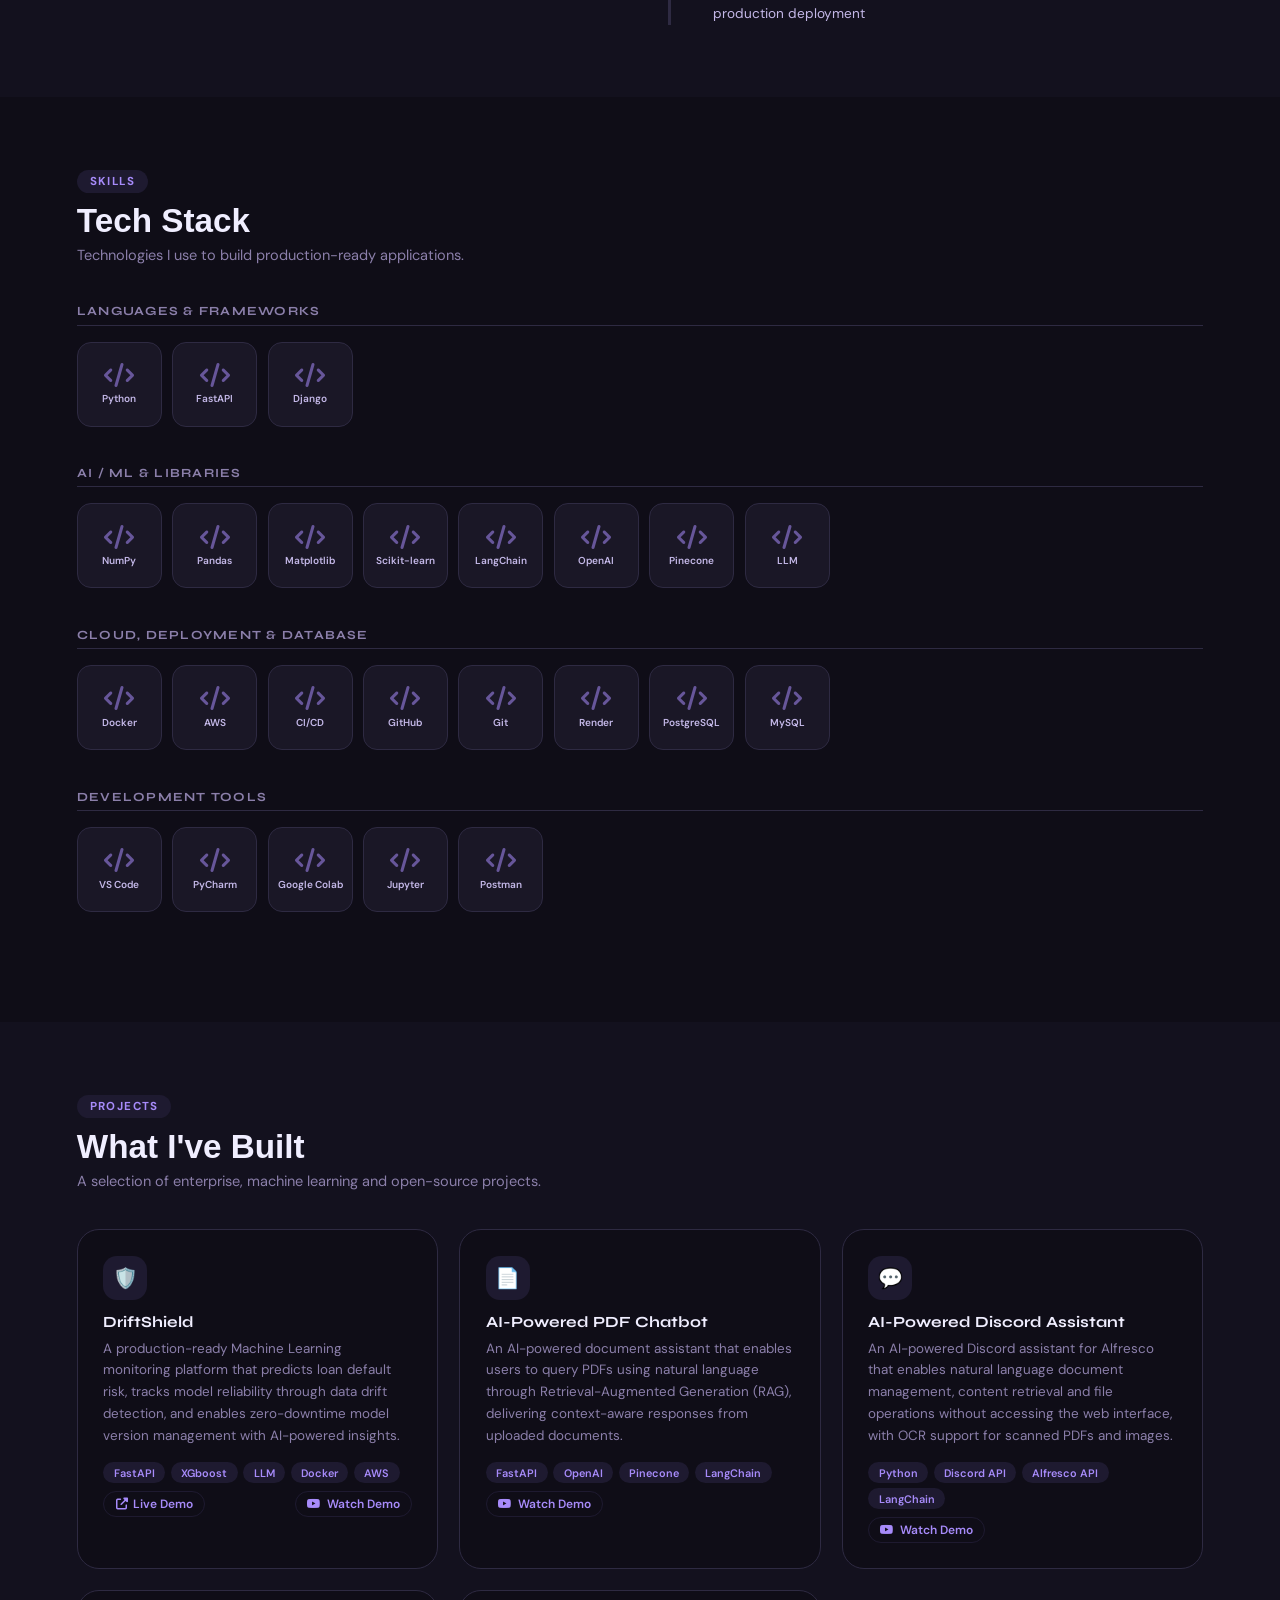
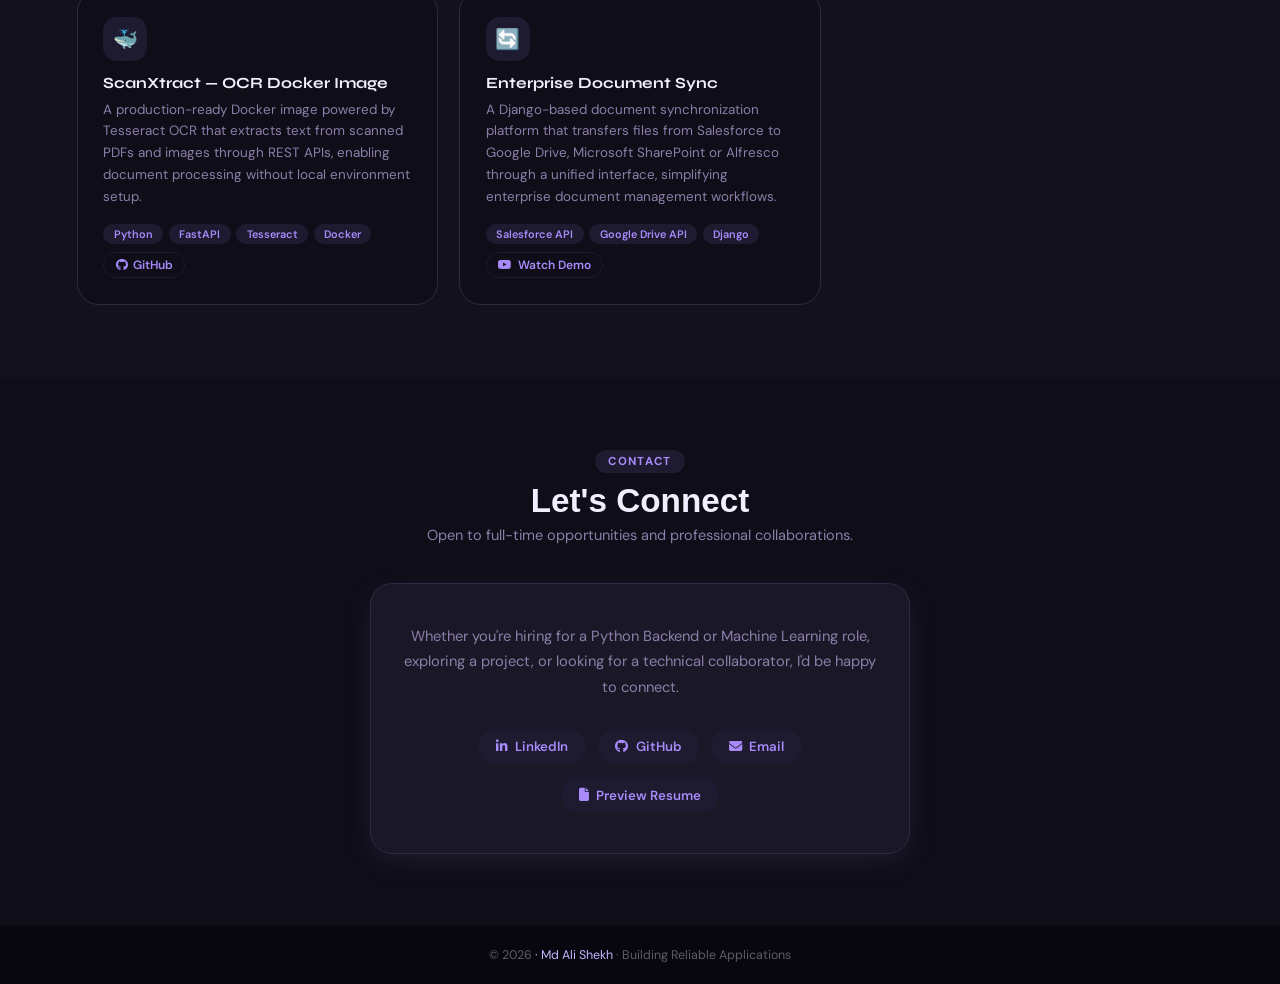
==== commit a0b0c369: "Update index.html" ====
--- a/index.html
+++ b/index.html
@@ -94,7 +94,7 @@
       <!-- CHANGE 1: timeline-dot pulse wave animation added via CSS on .timeline-item::before -->
       <div class="timeline-item">
         <div class="timeline-company">PlusYourSoftech Business Pvt Ltd</div>
-        <div class="timeline-role">Python Developer</div>
+        <div class="timeline-role">Software Developer</div>
         <div class="timeline-date">Feb 2024 — Jan 2025 · Full-time</div>
         <div class="timeline-desc">
           <ul style="padding-left:1.1rem; margin:0; display:flex; flex-direction:column; gap:0.35rem;">
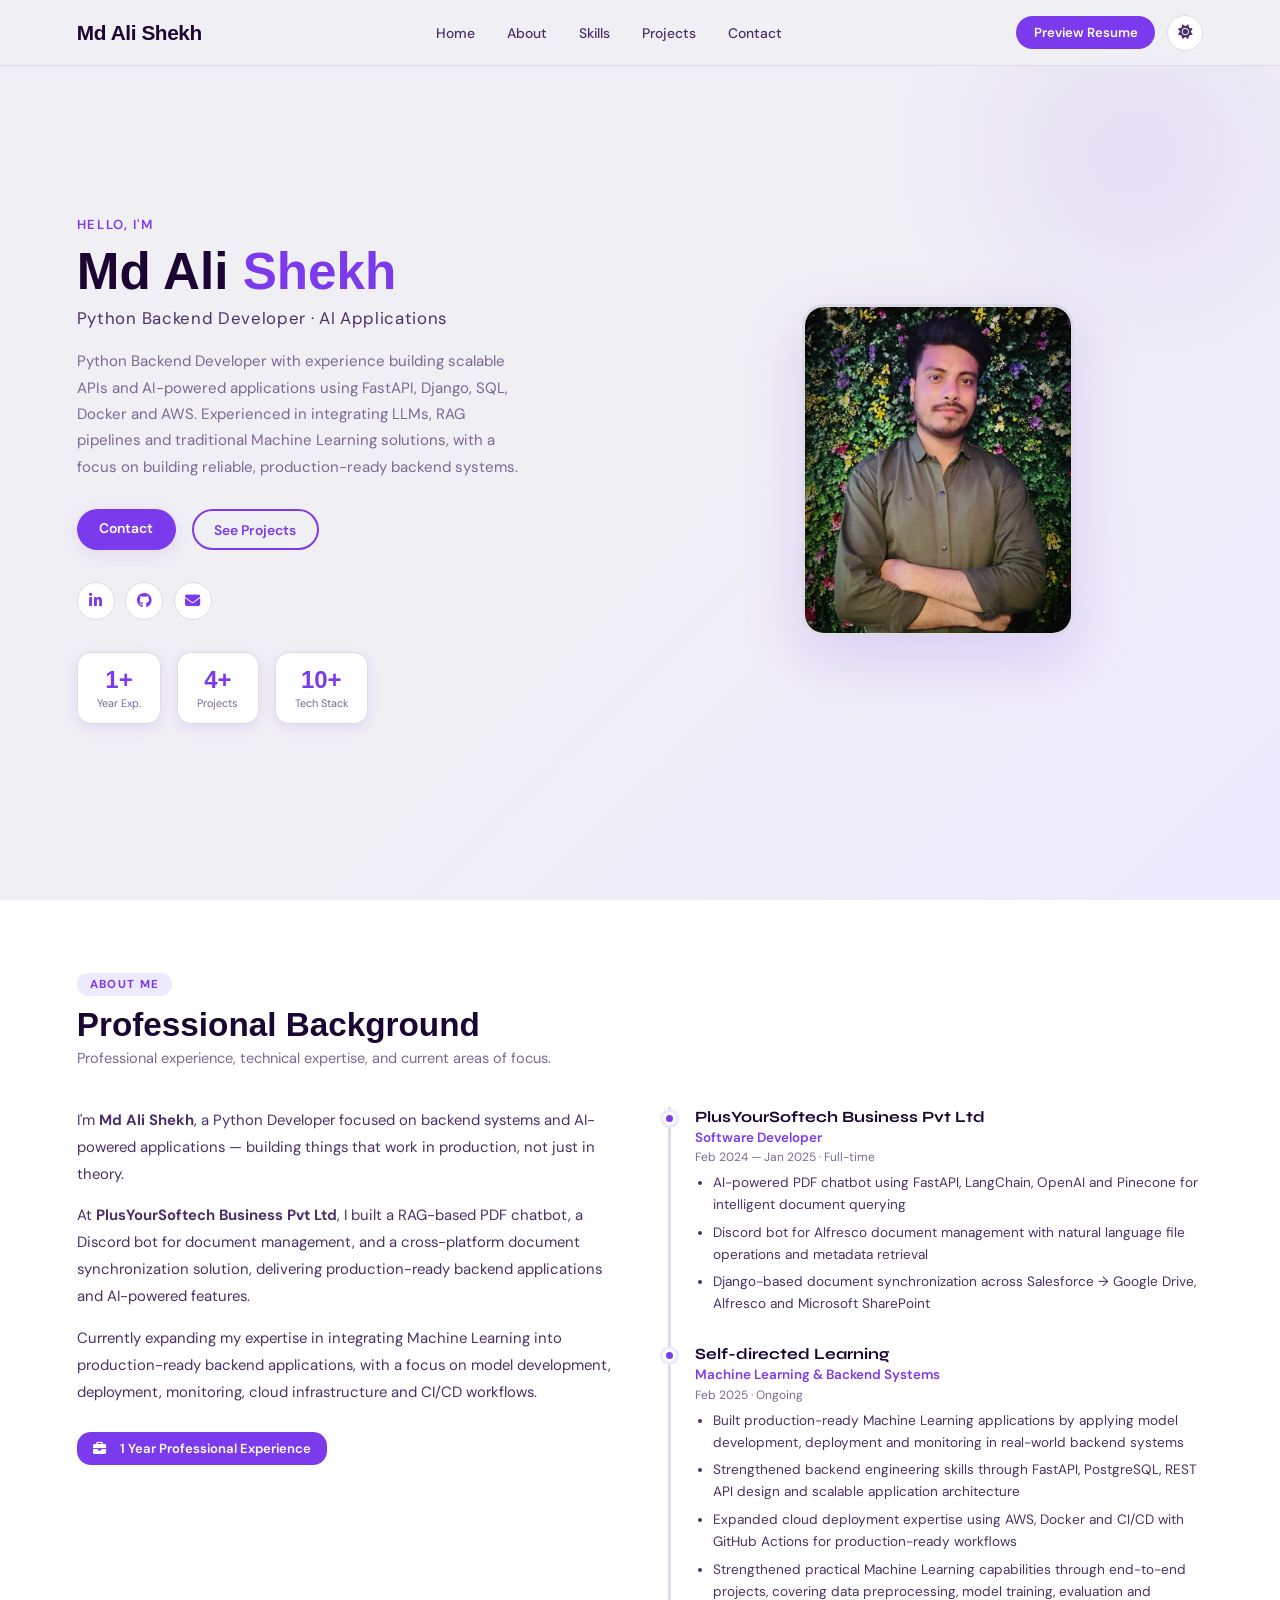
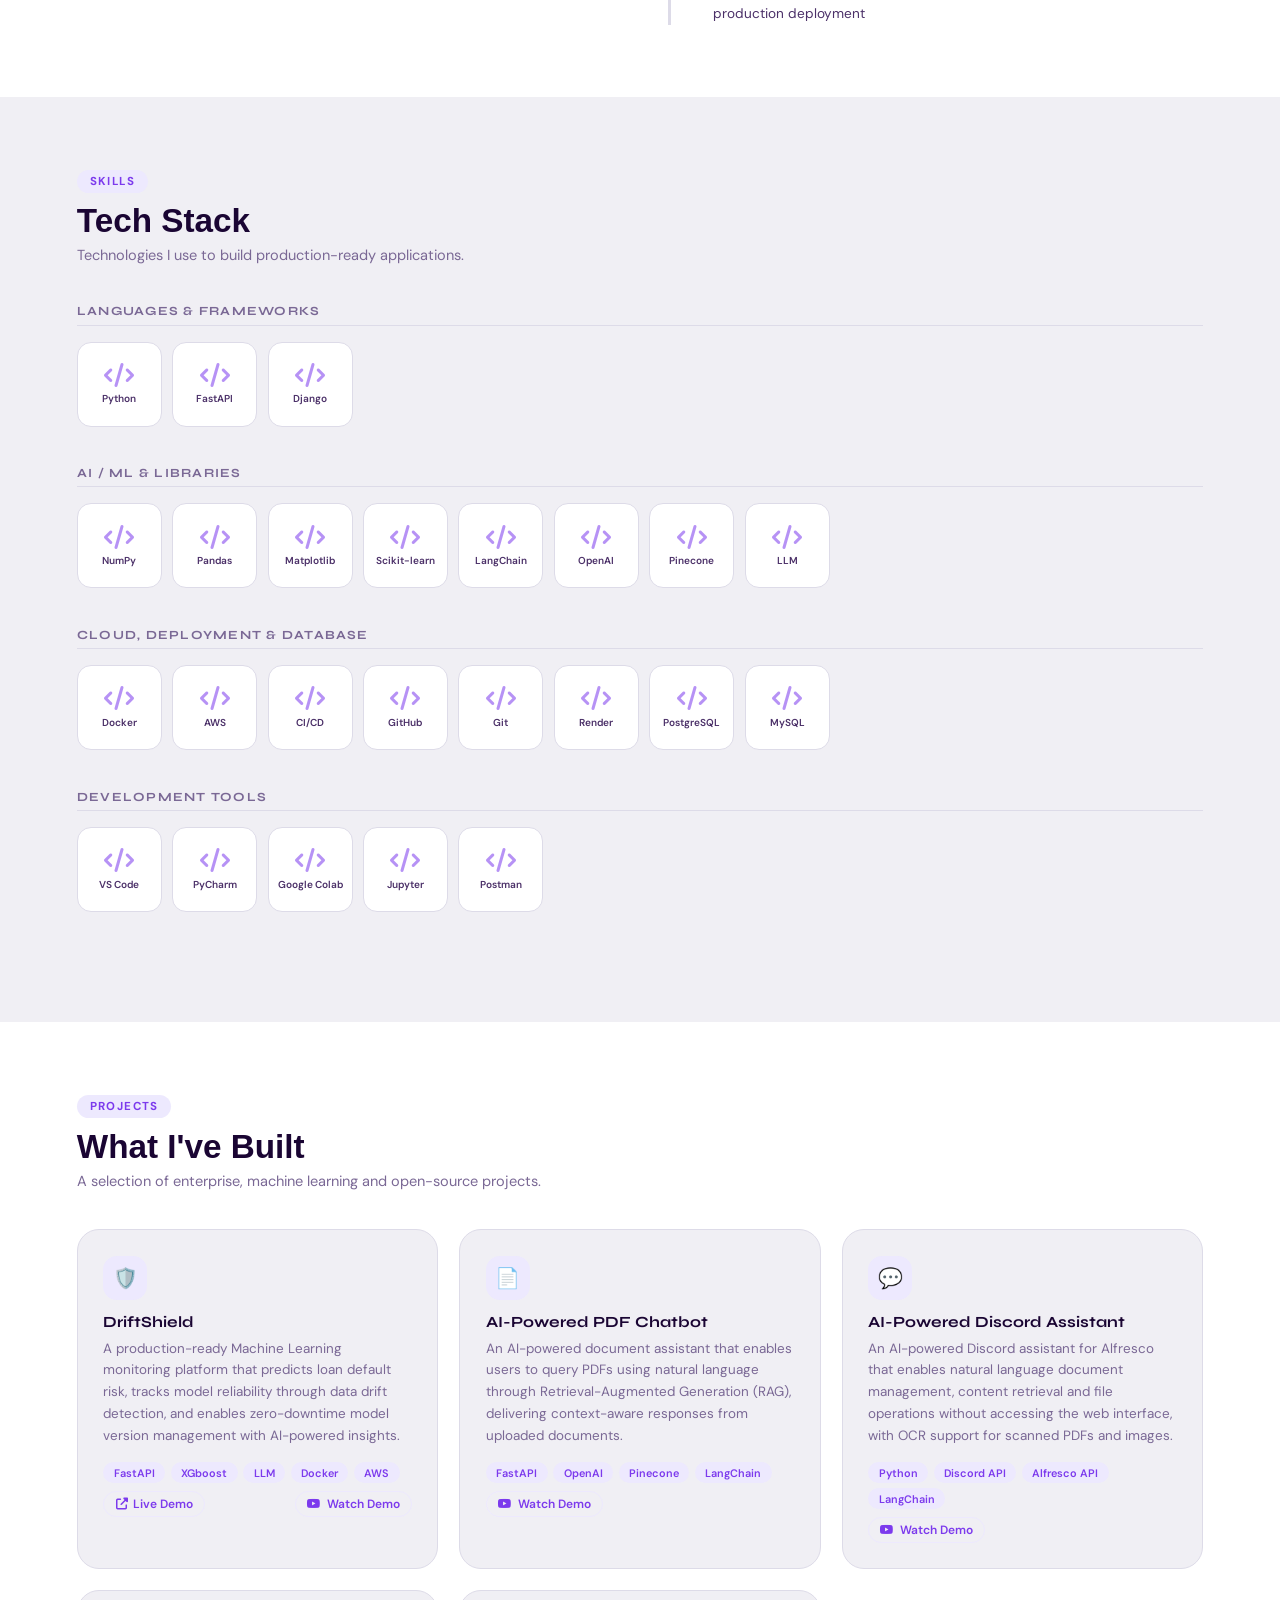
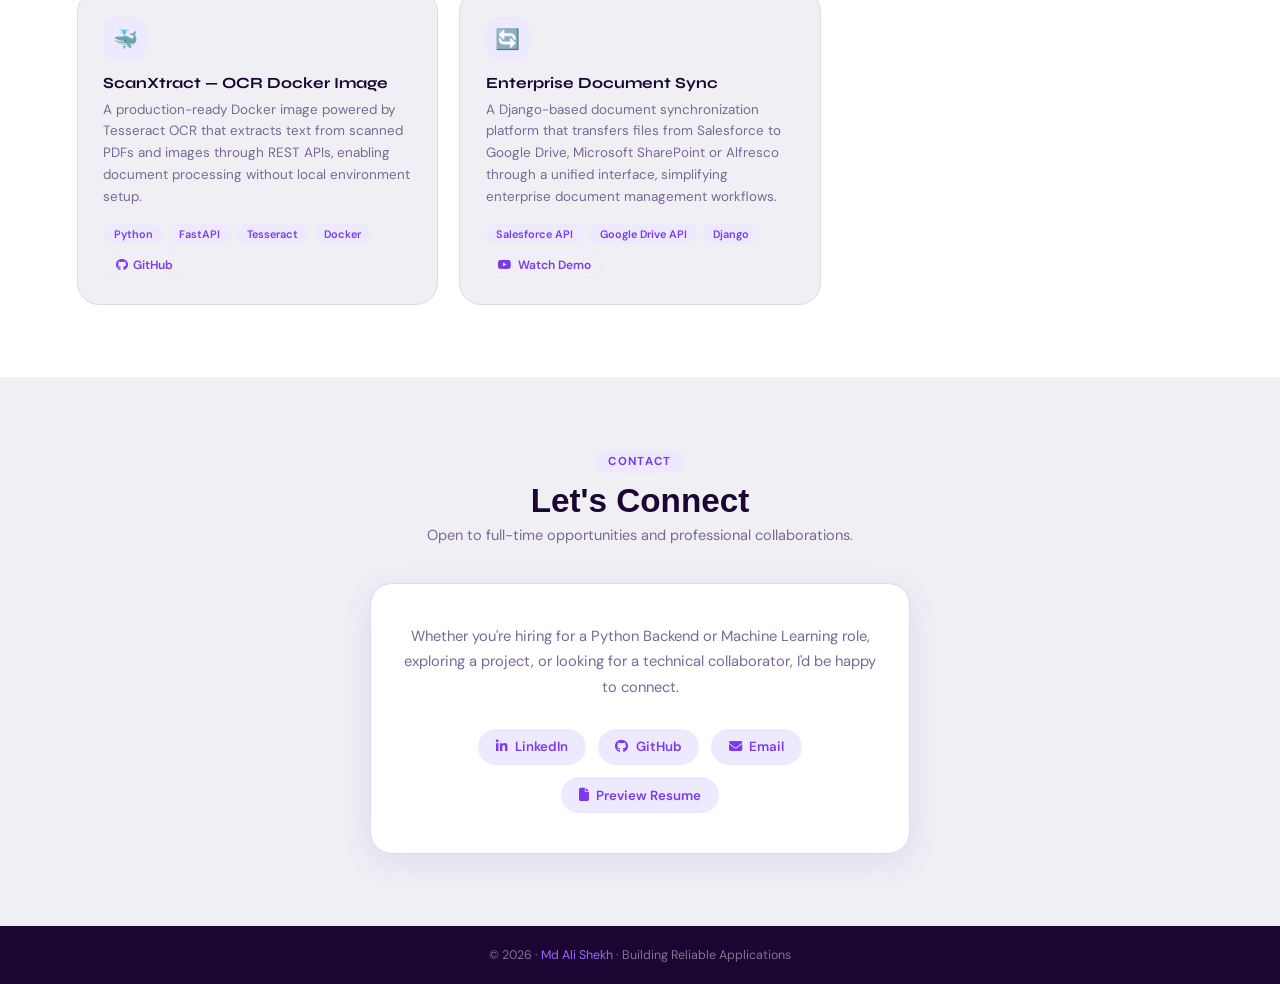
==== commit c01e17ad: "Update index.html" ====
--- a/index.html
+++ b/index.html
@@ -1,5 +1,5 @@
 <!DOCTYPE html>
-<html lang="en" data-theme="dark">
+<html lang="en" data-theme="light">
 <head>
   <meta charset="UTF-8" />
   <meta name="viewport" content="width=device-width, initial-scale=1.0"/>
